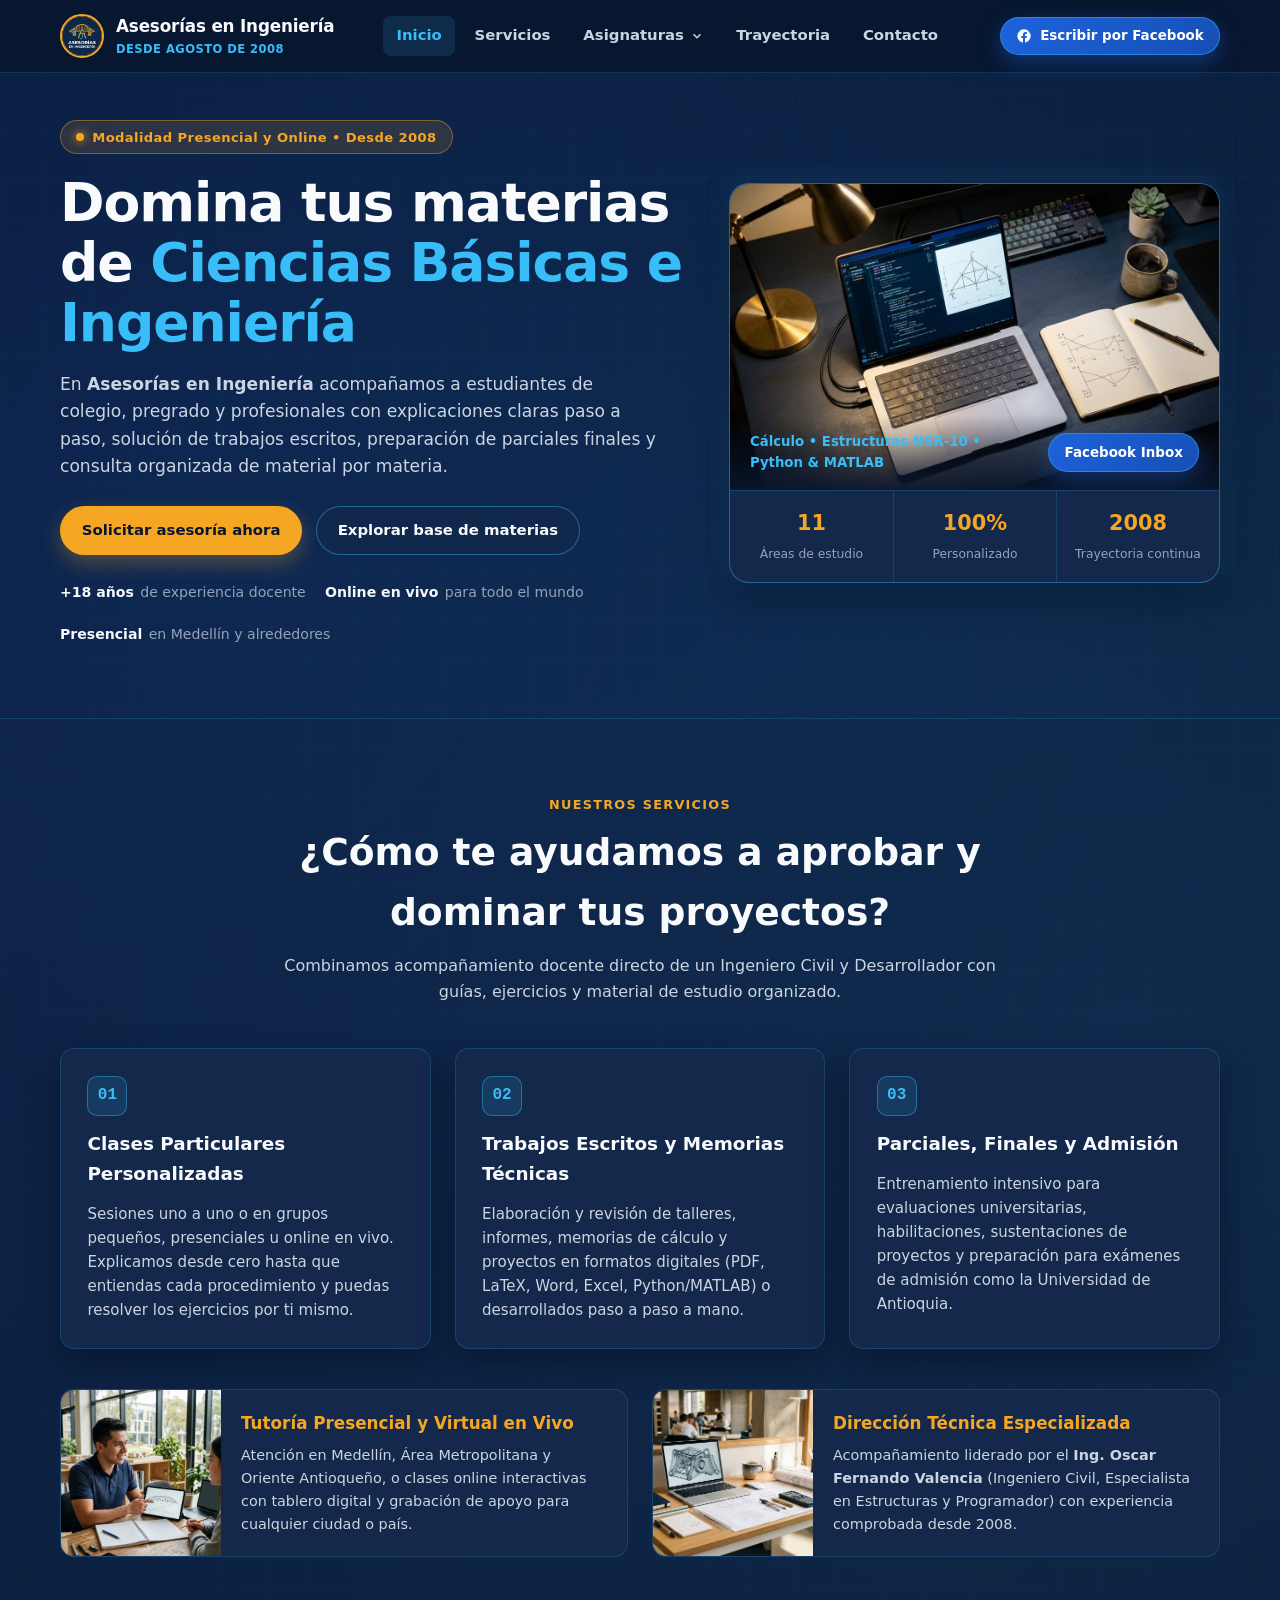
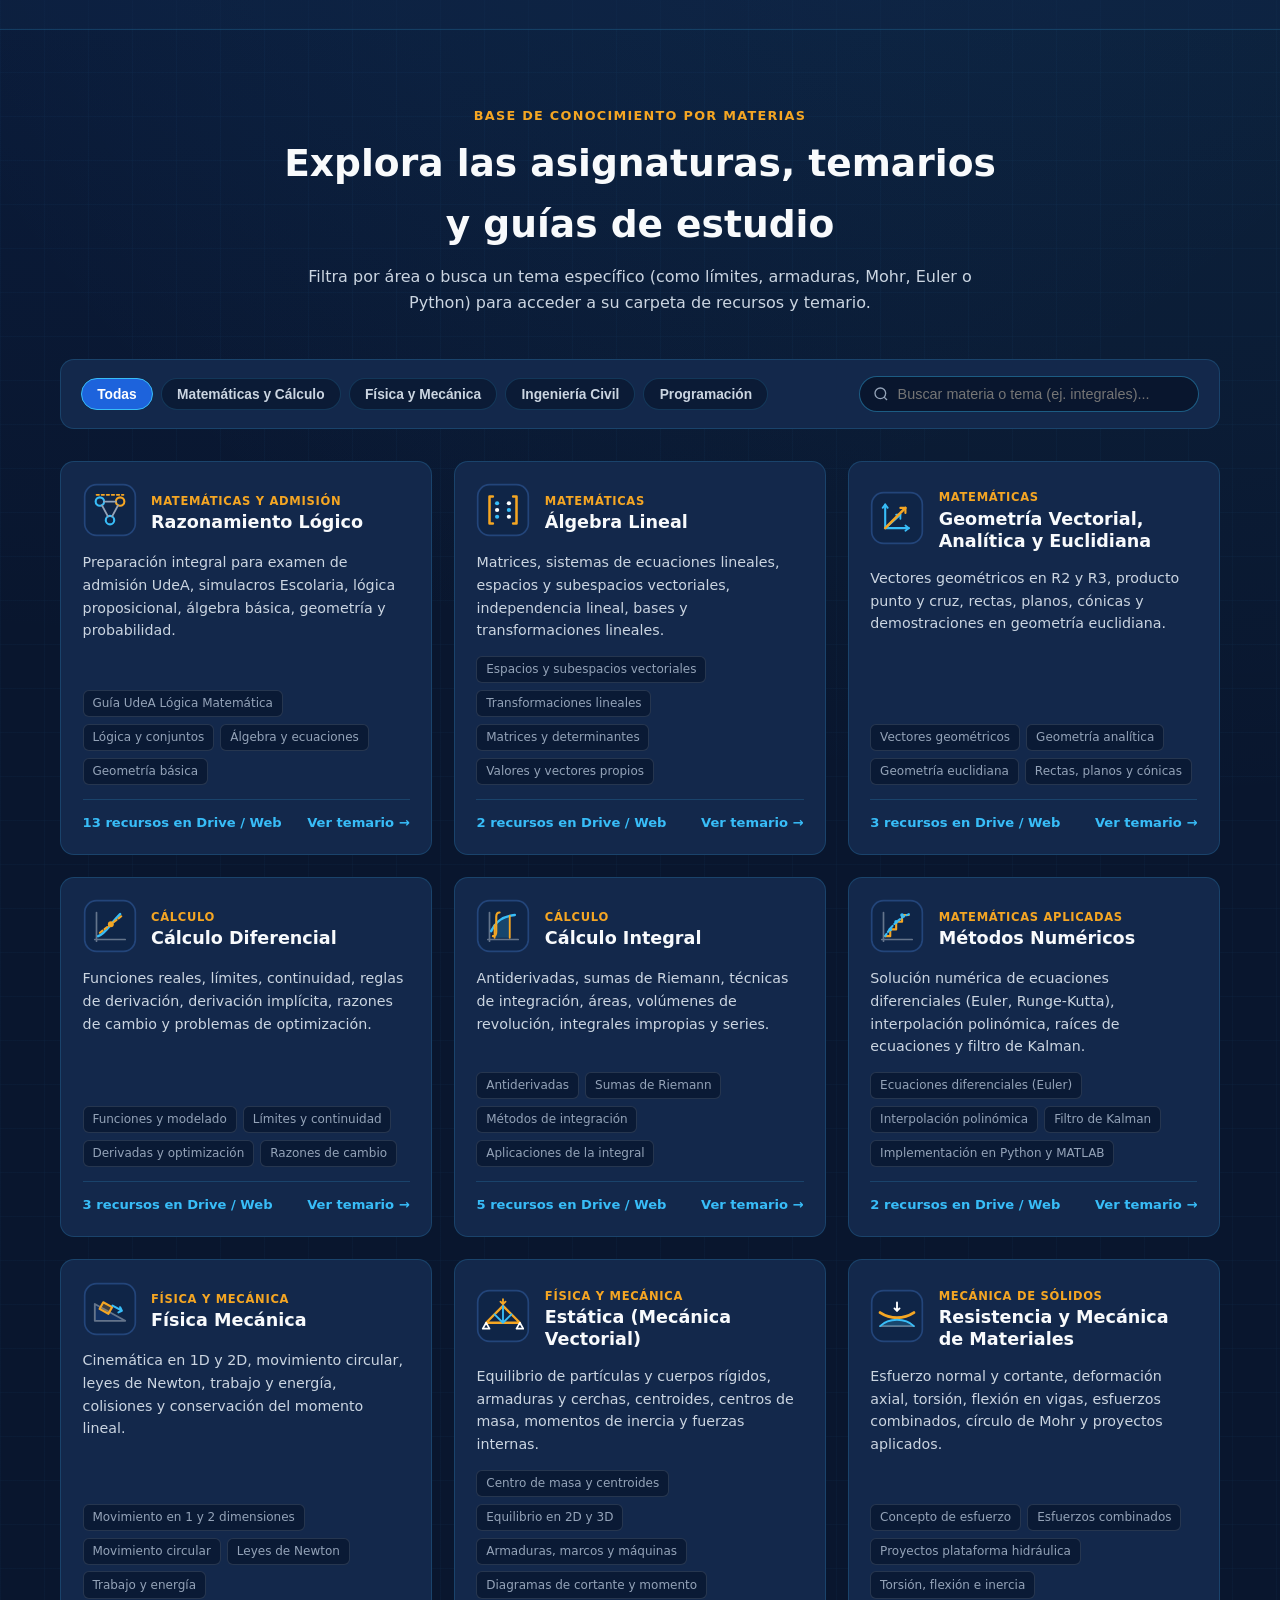
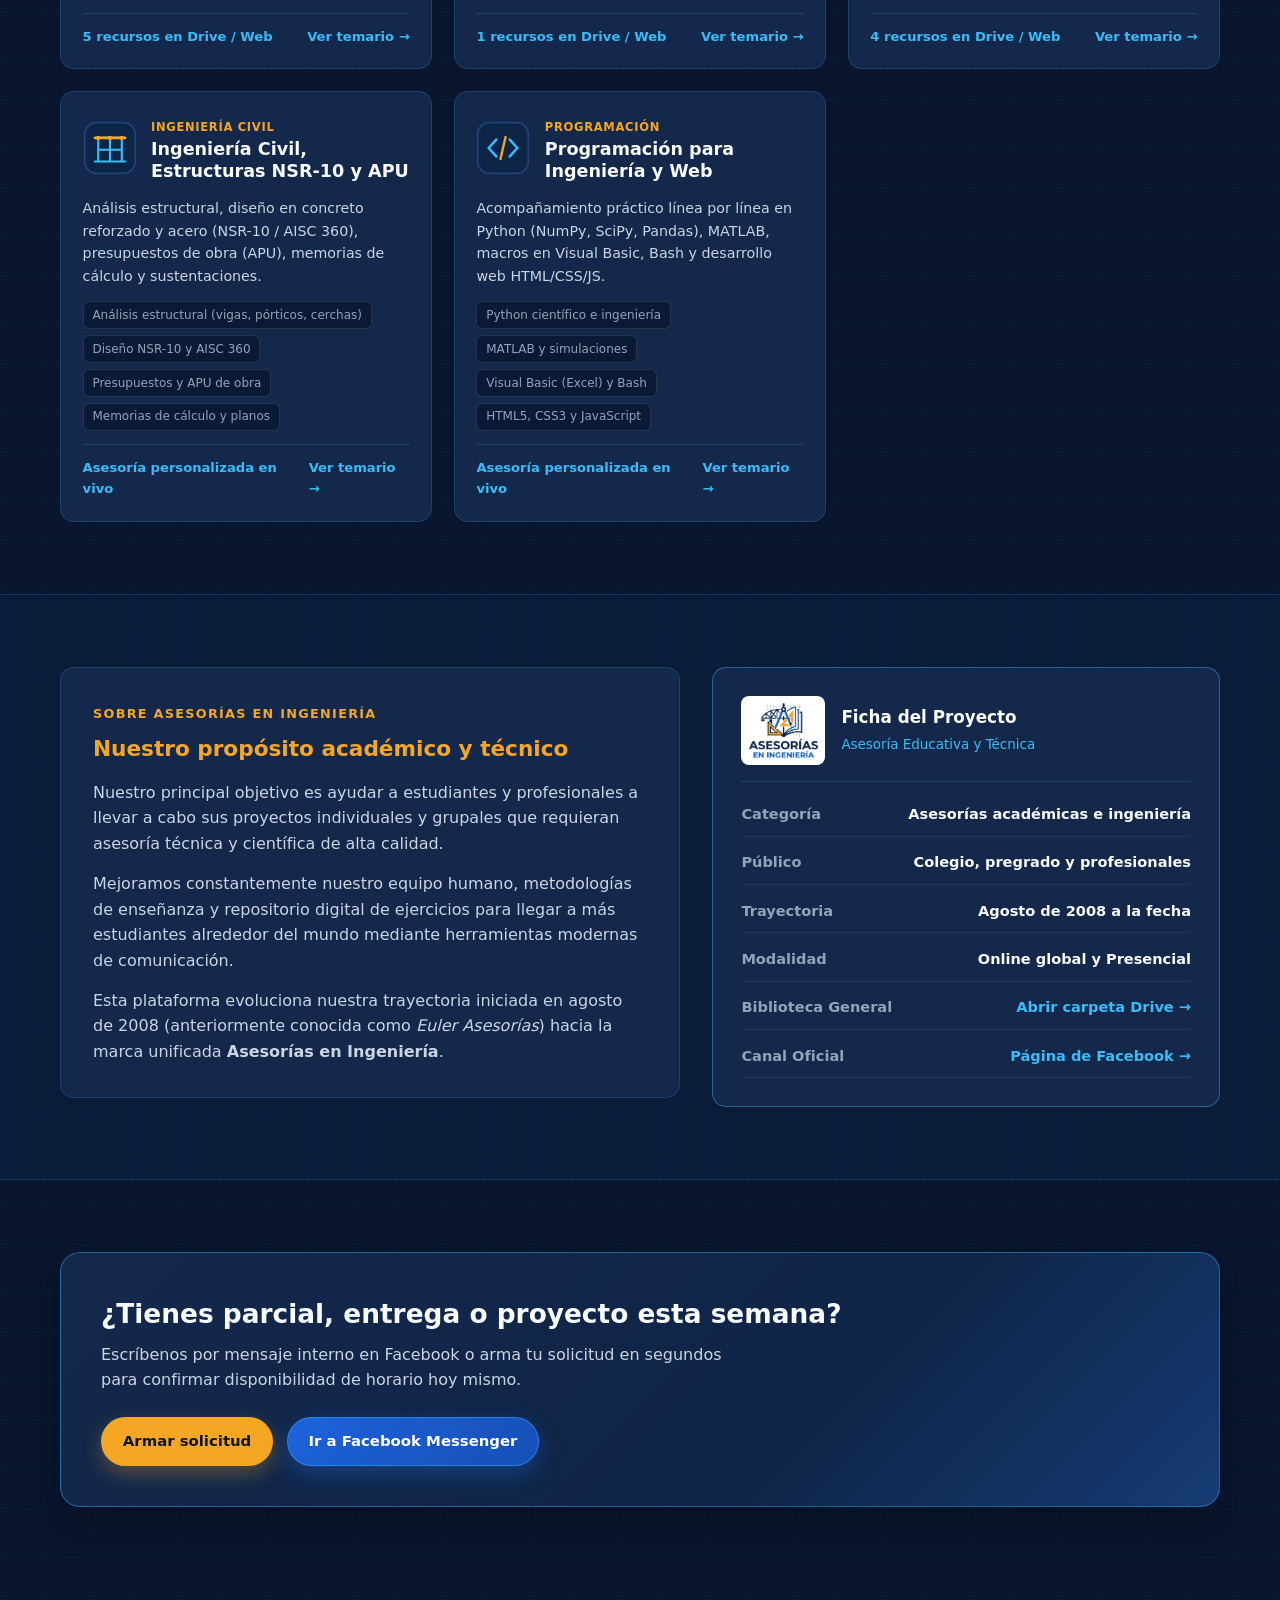
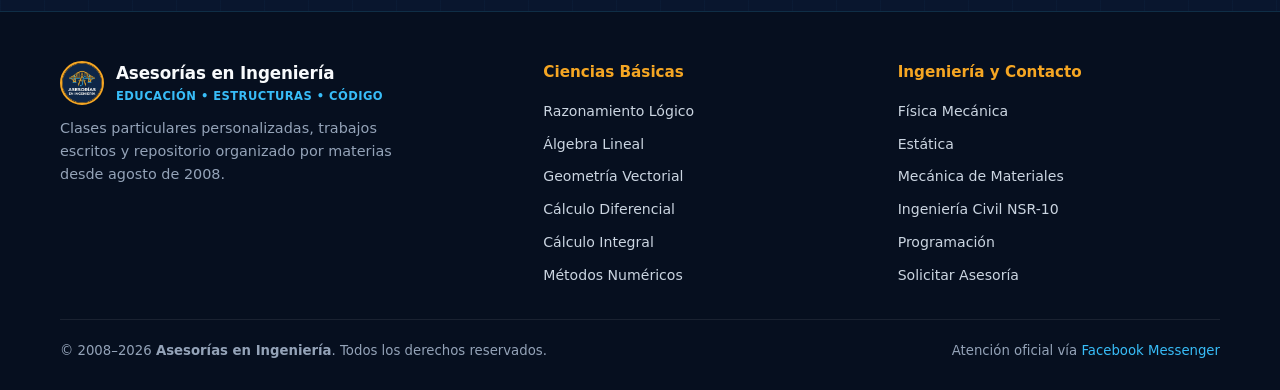
==== index.html @ eb4e6930 "feat: rediseño completo del sitio Asesorías en Ingeniería" ====
<!DOCTYPE html>
<html lang="es">

<head>
  <meta charset="utf-8">
  <meta name="viewport" content="width=device-width, initial-scale=1.0">
  <title>Asesorías en Ingeniería | Clases Particulares, Matemáticas, Física y Estructuras</title>
  <meta name="description" content="Asesorías académicas personalizadas presenciales y online desde 2008: Matemáticas, Cálculo, Física, Estática, Resistencia de Materiales, Estructuras NSR-10 y Programación.">
  <meta name="keywords" content="Asesorías en Ingeniería, clases particulares, cálculo, álgebra lineal, física mecánica, estática, resistencia de materiales, NSR-10, Python, MATLAB, Medellín">

  <!-- Open Graph / Facebook -->
  <meta property="og:type" content="website">
  <meta property="og:title" content="Asesorías en Ingeniería | Clases Particulares y Asesoría Técnica">
  <meta property="og:description" content="Clases particulares presenciales y online, trabajos escritos y preparación de parciales en Matemáticas, Física, Ingeniería Civil NSR-10 y Programación.">
  <meta property="og:image" content="https://asesoriaseningenieria.github.io/assets/img/brand/og-cover.png">
  <meta property="og:url" content="https://asesoriaseningenieria.github.io/">

  <!-- Favicons -->
  <link rel="icon" href="favicon.ico" sizes="any">
  <link rel="icon" type="image/png" sizes="32x32" href="assets/img/brand/favicon-32x32.png">
  <link rel="icon" type="image/png" sizes="16x16" href="assets/img/brand/favicon-16x16.png">
  <link rel="apple-touch-icon" href="assets/img/brand/apple-touch-icon.png">
  <link rel="manifest" href="site.webmanifest">

  <!-- Stylesheets -->
  <link rel="stylesheet" href="assets/css/main.css">
</head>

<body>

  <!-- ======= Header ======= -->
  <header id="site-header" class="site-header">
    <div class="container nav-inner">
      <a href="index.html" class="brand-link">
        <img src="assets/img/brand/logo-badge.png" alt="Logo Asesorías en Ingeniería">
        <div class="brand-text">
          Asesorías en Ingeniería
          <span>Desde agosto de 2008</span>
        </div>
      </a>

      <nav aria-label="Navegación principal">
        <ul id="nav-menu" class="nav-menu">
          <li><a href="#inicio" class="nav-link active">Inicio</a></li>
          <li><a href="#servicios" class="nav-link">Servicios</a></li>
          <li class="nav-dropdown">
            <a href="#materias" class="nav-link" data-dropdown-trigger="true">
              Asignaturas
              <svg width="14" height="14" viewBox="0 0 24 24" fill="none" stroke="currentColor" stroke-width="2.5"><path d="M6 9l6 6 6-6"/></svg>
            </a>
            <ul class="dropdown-panel">
              <li class="dropdown-label">Matemáticas y Cálculo</li>
              <li><a href="materias/razonamiento-logico.html">Razonamiento Lógico</a></li>
              <li><a href="materias/algebra-lineal.html">Álgebra Lineal</a></li>
              <li><a href="materias/geometria-vectorial.html">Geometría Vectorial y Analítica</a></li>
              <li><a href="materias/calculo-diferencial.html">Cálculo Diferencial</a></li>
              <li><a href="materias/calculo-integral.html">Cálculo Integral</a></li>
              <li><a href="materias/metodos-numericos.html">Métodos Numéricos</a></li>
              <li class="dropdown-label">Física, Ingeniería y Código</li>
              <li><a href="materias/fisica-mecanica.html">Física Mecánica</a></li>
              <li><a href="materias/estatica.html">Estática (Mecánica Vectorial)</a></li>
              <li><a href="materias/mecanica-materiales.html">Mecánica de Materiales</a></li>
              <li><a href="materias/ingenieria-civil-nsr10.html">Ingeniería Civil y NSR-10</a></li>
              <li><a href="materias/programacion-ingenieria.html">Programación (Python / MATLAB)</a></li>
            </ul>
          </li>
          <li><a href="#nosotros" class="nav-link">Trayectoria</a></li>
          <li><a href="contacto.html" class="nav-link">Contacto</a></li>
        </ul>
      </nav>

      <div class="nav-actions">
        <a href="https://www.facebook.com/eulerasesoriaspagina" target="_blank" rel="noopener noreferrer" class="btn btn-primary btn-sm">
          <svg width="16" height="16" viewBox="0 0 24 24" fill="currentColor" aria-hidden="true"><path d="M22 12a10 10 0 1 0-11.56 9.88v-6.99H7.9V12h2.54V9.8c0-2.5 1.49-3.89 3.77-3.89 1.09 0 2.23.2 2.23.2v2.46h-1.26c-1.24 0-1.63.77-1.63 1.56V12h2.78l-.44 2.89h-2.34v6.99A10 10 0 0 0 22 12z"/></svg>
          <span class="btn-text-hide">Escribir por Facebook</span>
        </a>
        <button id="nav-toggle" class="nav-toggle" aria-label="Abrir menú" aria-expanded="false">
          <svg width="22" height="22" viewBox="0 0 24 24" fill="none" stroke="currentColor" stroke-width="2.2"><path d="M4 6h16M4 12h16M4 18h16"/></svg>
        </button>
      </div>
    </div>
  </header>

  <main id="inicio">
    <!-- ======= Hero Section ======= -->
    <section class="hero">
      <div class="container hero-grid">
        <div>
          <div class="hero-pill">
            <span class="dot"></span>
            Modalidad Presencial y Online • Desde 2008
          </div>
          <h1>
            Domina tus materias de
            <span class="accent">Ciencias Básicas e Ingeniería</span>
          </h1>
          <p class="hero-lead">
            En <strong>Asesorías en Ingeniería</strong> acompañamos a estudiantes de colegio, pregrado y profesionales con explicaciones claras paso a paso, solución de trabajos escritos, preparación de parciales finales y consulta organizada de material por materia.
          </p>

          <div class="hero-cta">
            <a href="contacto.html" class="btn btn-gold">Solicitar asesoría ahora</a>
            <a href="#materias" class="btn btn-outline">Explorar base de materias</a>
          </div>

          <div class="hero-trust">
            <span><strong>+18 años</strong> de experiencia docente</span>
            <span><strong>Online en vivo</strong> para todo el mundo</span>
            <span><strong>Presencial</strong> en Medellín y alrededores</span>
          </div>
        </div>

        <div class="hero-card">
          <div class="hero-card-media">
            <img src="assets/img/hero/hero-estructuras-codigo.jpg" alt="Computador con código y análisis estructural junto a libreta de diagramas">
            <div class="hero-card-overlay">
              <span>Cálculo • Estructuras NSR-10 • Python &amp; MATLAB</span>
              <a href="https://www.facebook.com/eulerasesoriaspagina" target="_blank" rel="noopener noreferrer" class="btn btn-primary btn-sm">Facebook Inbox</a>
            </div>
          </div>
          <div class="hero-stats">
            <div class="stat-item">
              <span class="stat-value">11</span>
              <span class="stat-label">Áreas de estudio</span>
            </div>
            <div class="stat-item">
              <span class="stat-value">100%</span>
              <span class="stat-label">Personalizado</span>
            </div>
            <div class="stat-item">
              <span class="stat-value">2008</span>
              <span class="stat-label">Trayectoria continua</span>
            </div>
          </div>
        </div>
      </div>
    </section>

    <!-- ======= Services Section ======= -->
    <section id="servicios" class="section section-alt">
      <div class="container">
        <div class="section-header">
          <span class="section-kicker">Nuestros Servicios</span>
          <h2>¿Cómo te ayudamos a aprobar y dominar tus proyectos?</h2>
          <p>Combinamos acompañamiento docente directo de un Ingeniero Civil y Desarrollador con guías, ejercicios y material de estudio organizado.</p>
        </div>

        <div class="services-grid">
          <article class="service-card">
            <span class="service-num">01</span>
            <h3>Clases Particulares Personalizadas</h3>
            <p>Sesiones uno a uno o en grupos pequeños, presenciales u online en vivo. Explicamos desde cero hasta que entiendas cada procedimiento y puedas resolver los ejercicios por ti mismo.</p>
          </article>

          <article class="service-card">
            <span class="service-num">02</span>
            <h3>Trabajos Escritos y Memorias Técnicas</h3>
            <p>Elaboración y revisión de talleres, informes, memorias de cálculo y proyectos en formatos digitales (PDF, LaTeX, Word, Excel, Python/MATLAB) o desarrollados paso a paso a mano.</p>
          </article>

          <article class="service-card">
            <span class="service-num">03</span>
            <h3>Parciales, Finales y Admisión</h3>
            <p>Entrenamiento intensivo para evaluaciones universitarias, habilitaciones, sustentaciones de proyectos y preparación para exámenes de admisión como la Universidad de Antioquia.</p>
          </article>
        </div>

        <div class="modalities-banner">
          <div class="modality-card">
            <img src="assets/img/hero/hero-tutoria-presencial.jpg" alt="Tutoría presencial personalizada de ingeniería" loading="lazy">
            <div class="modality-body">
              <h4>Tutoría Presencial y Virtual en Vivo</h4>
              <p>Atención en Medellín, Área Metropolitana y Oriente Antioqueño, o clases online interactivas con tablero digital y grabación de apoyo para cualquier ciudad o país.</p>
            </div>
          </div>

          <div class="modality-card">
            <img src="assets/img/hero/hero-escritorio-ingenieria.jpg" alt="Escritorio de ingeniería civil con planos y calculadora" loading="lazy">
            <div class="modality-body">
              <h4>Dirección Técnica Especializada</h4>
              <p>Acompañamiento liderado por el <strong>Ing. Oscar Fernando Valencia</strong> (Ingeniero Civil, Especialista en Estructuras y Programador) con experiencia comprobada desde 2008.</p>
            </div>
          </div>
        </div>
      </div>
    </section>

    <!-- ======= Subjects Database Section ======= -->
    <section id="materias" class="section">
      <div class="container">
        <div class="section-header">
          <span class="section-kicker">Base de Conocimiento por Materias</span>
          <h2>Explora las asignaturas, temarios y guías de estudio</h2>
          <p>Filtra por área o busca un tema específico (como límites, armaduras, Mohr, Euler o Python) para acceder a su carpeta de recursos y temario.</p>
        </div>

        <div class="catalog-toolbar">
          <div class="filter-tabs" role="tablist" aria-label="Filtrar materias por categoría">
            <button type="button" class="filter-btn active" data-category="all">Todas</button>
            <button type="button" class="filter-btn" data-category="matematicas">Matemáticas y Cálculo</button>
            <button type="button" class="filter-btn" data-category="mecanica">Física y Mecánica</button>
            <button type="button" class="filter-btn" data-category="civil">Ingeniería Civil</button>
            <button type="button" class="filter-btn" data-category="programacion">Programación</button>
          </div>

          <div class="search-box">
            <svg viewBox="0 0 24 24" fill="none" stroke="currentColor" stroke-width="2"><circle cx="11" cy="11" r="8"/><path d="M21 21l-4.35-4.35"/></svg>
            <input id="subject-search" type="search" placeholder="Buscar materia o tema (ej. integrales)..." aria-label="Buscar materia o tema">
          </div>
        </div>

        <div id="subjects-grid" class="subjects-grid">
          <!-- Renderizado dinámicamente desde assets/js/data-materias.js -->
          <noscript>
            <p>Activa JavaScript para usar el buscador interactivo o accede directamente desde el menú superior de Asignaturas.</p>
          </noscript>
        </div>

        <div id="subjects-empty" class="empty-state">
          No encontramos materias que coincidan con tu búsqueda. Prueba con otra palabra clave o <a href="contacto.html">consúltanos directamente por tu materia</a>.
        </div>
      </div>
    </section>

    <!-- ======= About / Trajectory Section ======= -->
    <section id="nosotros" class="section section-alt">
      <div class="container about-grid">
        <div class="about-copy">
          <span class="section-kicker">Sobre Asesorías en Ingeniería</span>
          <h3>Nuestro propósito académico y técnico</h3>
          <p>
            Nuestro principal objetivo es ayudar a estudiantes y profesionales a llevar a cabo sus proyectos individuales y grupales que requieran asesoría técnica y científica de alta calidad.
          </p>
          <p>
            Mejoramos constantemente nuestro equipo humano, metodologías de enseñanza y repositorio digital de ejercicios para llegar a más estudiantes alrededor del mundo mediante herramientas modernas de comunicación.
          </p>
          <p>
            Esta plataforma evoluciona nuestra trayectoria iniciada en agosto de 2008 (anteriormente conocida como <em>Euler Asesorías</em>) hacia la marca unificada <strong>Asesorías en Ingeniería</strong>.
          </p>
        </div>

        <aside class="info-panel">
          <div class="info-panel-brand">
            <img src="assets/img/brand/logo-principal.png" alt="Logo principal Asesorías en Ingeniería">
            <div>
              <strong style="display:block; color:#fff; font-size:1.05rem;">Ficha del Proyecto</strong>
              <span style="font-size:0.84rem; color:var(--cyan);">Asesoría Educativa y Técnica</span>
            </div>
          </div>

          <ul class="info-list">
            <li>
              <strong>Categoría</strong>
              <span>Asesorías académicas e ingeniería</span>
            </li>
            <li>
              <strong>Público</strong>
              <span>Colegio, pregrado y profesionales</span>
            </li>
            <li>
              <strong>Trayectoria</strong>
              <span>Agosto de 2008 a la fecha</span>
            </li>
            <li>
              <strong>Modalidad</strong>
              <span>Online global y Presencial</span>
            </li>
            <li>
              <strong>Biblioteca General</strong>
              <a href="https://drive.google.com/drive/folders/11PEo-uedabUmOdOH5_GGLnLfW42c85vS?usp=share_link" target="_blank" rel="noopener noreferrer">Abrir carpeta Drive →</a>
            </li>
            <li>
              <strong>Canal Oficial</strong>
              <a href="https://www.facebook.com/eulerasesoriaspagina" target="_blank" rel="noopener noreferrer">Página de Facebook →</a>
            </li>
          </ul>
        </aside>
      </div>
    </section>

    <!-- ======= Final CTA Band ======= -->
    <section class="section">
      <div class="container">
        <div class="cta-band">
          <div>
            <h2>¿Tienes parcial, entrega o proyecto esta semana?</h2>
            <p>Escríbenos por mensaje interno en Facebook o arma tu solicitud en segundos para confirmar disponibilidad de horario hoy mismo.</p>
          </div>
          <div class="cta-band-actions">
            <a href="contacto.html" class="btn btn-gold">Armar solicitud</a>
            <a href="https://www.facebook.com/eulerasesoriaspagina" target="_blank" rel="noopener noreferrer" class="btn btn-primary">Ir a Facebook Messenger</a>
          </div>
        </div>
      </div>
    </section>
  </main>

  <!-- ======= Footer ======= -->
  <footer class="site-footer">
    <div class="container">
      <div class="footer-grid">
        <div class="footer-brand">
          <a href="index.html" class="brand-link">
            <img src="assets/img/brand/logo-badge.png" alt="Logo Asesorías en Ingeniería">
            <div class="brand-text">
              Asesorías en Ingeniería
              <span>Educación • Estructuras • Código</span>
            </div>
          </a>
          <p>Clases particulares personalizadas, trabajos escritos y repositorio organizado por materias desde agosto de 2008.</p>
        </div>

        <div class="footer-col">
          <h4>Ciencias Básicas</h4>
          <ul>
            <li><a href="materias/razonamiento-logico.html">Razonamiento Lógico</a></li>
            <li><a href="materias/algebra-lineal.html">Álgebra Lineal</a></li>
            <li><a href="materias/geometria-vectorial.html">Geometría Vectorial</a></li>
            <li><a href="materias/calculo-diferencial.html">Cálculo Diferencial</a></li>
            <li><a href="materias/calculo-integral.html">Cálculo Integral</a></li>
            <li><a href="materias/metodos-numericos.html">Métodos Numéricos</a></li>
          </ul>
        </div>

        <div class="footer-col">
          <h4>Ingeniería y Contacto</h4>
          <ul>
            <li><a href="materias/fisica-mecanica.html">Física Mecánica</a></li>
            <li><a href="materias/estatica.html">Estática</a></li>
            <li><a href="materias/mecanica-materiales.html">Mecánica de Materiales</a></li>
            <li><a href="materias/ingenieria-civil-nsr10.html">Ingeniería Civil NSR-10</a></li>
            <li><a href="materias/programacion-ingenieria.html">Programación</a></li>
            <li><a href="contacto.html">Solicitar Asesoría</a></li>
          </ul>
        </div>
      </div>

      <div class="footer-bottom">
        <span>&copy; 2008–<span id="current-year">2026</span> <strong>Asesorías en Ingeniería</strong>. Todos los derechos reservados.</span>
        <span>Atención oficial vía <a href="https://www.facebook.com/eulerasesoriaspagina" target="_blank" rel="noopener noreferrer">Facebook Messenger</a></span>
      </div>
    </div>
  </footer>

  <a id="scroll-top" href="#inicio" class="scroll-top" aria-label="Volver arriba">
    <svg width="20" height="20" viewBox="0 0 24 24" fill="none" stroke="currentColor" stroke-width="2.5"><path d="M18 15l-6-6-6 6"/></svg>
  </a>

  <script src="assets/js/data-materias.js"></script>
  <script src="assets/js/main.js"></script>
</body>

</html>
---- assets/css/main.css ----
/* ==========================================================================
   Asesorías en Ingeniería — Main Design System
   Palette: Navy (#09162E / #0F2547), Royal (#1D63DC), Gold (#F5A623), Cyan (#38BDF8)
   ========================================================================== */

:root {
  --bg-deep: #09162e;
  --bg-navy: #0f2547;
  --bg-card: #13284b;
  --bg-card-hover: #18325d;
  --border-subtle: rgba(56, 189, 248, 0.18);
  --border-strong: rgba(56, 189, 248, 0.42);

  --royal: #1d63dc;
  --royal-hover: #2573f5;
  --cyan: #38bdf8;
  --gold: #f5a623;
  --gold-soft: rgba(245, 166, 35, 0.14);
  --cyan-soft: rgba(56, 189, 248, 0.12);

  --text-main: #f8fafc;
  --text-muted: #cbd5e1;
  --text-dim: #94a3b8;

  --radius-sm: 8px;
  --radius-md: 14px;
  --radius-lg: 20px;
  --shadow-card: 0 14px 34px rgba(3, 10, 24, 0.45);
  --shadow-glow: 0 0 28px rgba(56, 189, 248, 0.16);
  --transition: 0.25s cubic-bezier(0.22, 1, 0.36, 1);

  --font-sans: "Inter", "Segoe UI", system-ui, -apple-system, BlinkMacSystemFont, sans-serif;
  --font-mono: "JetBrains Mono", "Fira Code", ui-monospace, SFMono-Regular, monospace;
}

*,
*::before,
*::after {
  box-sizing: border-box;
  margin: 0;
  padding: 0;
}

html {
  scroll-behavior: smooth;
  scroll-padding-top: 86px;
}

body {
  font-family: var(--font-sans);
  background-color: var(--bg-deep);
  background-image:
    radial-gradient(circle at 12% 10%, rgba(29, 99, 220, 0.18), transparent 36%),
    radial-gradient(circle at 88% 20%, rgba(56, 189, 248, 0.12), transparent 32%),
    linear-gradient(rgba(56, 189, 248, 0.03) 1px, transparent 1px),
    linear-gradient(90deg, rgba(56, 189, 248, 0.03) 1px, transparent 1px);
  background-size: 100% 100%, 100% 100%, 44px 44px, 44px 44px;
  color: var(--text-main);
  line-height: 1.6;
  min-height: 100vh;
  overflow-x: hidden;
}

img {
  max-width: 100%;
  display: block;
}

a {
  color: var(--cyan);
  text-decoration: none;
  transition: color var(--transition);
}

a:hover {
  color: var(--gold);
}

.container {
  width: 100%;
  max-width: 1200px;
  margin: 0 auto;
  padding: 0 1.25rem;
}

/* ======================== Header & Navigation ======================== */
.site-header {
  position: fixed;
  top: 0;
  left: 0;
  right: 0;
  z-index: 1000;
  background: rgba(9, 22, 46, 0.88);
  backdrop-filter: blur(14px);
  -webkit-backdrop-filter: blur(14px);
  border-bottom: 1px solid var(--border-subtle);
  transition: box-shadow var(--transition), background var(--transition);
}

.site-header.scrolled {
  background: rgba(9, 22, 46, 0.96);
  box-shadow: 0 10px 30px rgba(0, 0, 0, 0.45);
}

.nav-inner {
  display: flex;
  align-items: center;
  justify-content: space-between;
  gap: 1rem;
  min-height: 72px;
}

.brand-link {
  display: flex;
  align-items: center;
  gap: 0.75rem;
  color: var(--text-main);
  font-weight: 800;
  font-size: 1.05rem;
  letter-spacing: -0.01em;
  flex-shrink: 0;
}

.brand-link:hover {
  color: var(--text-main);
}

.brand-link img {
  width: 44px;
  height: 44px;
  border-radius: 50%;
  border: 2px solid var(--gold);
  object-fit: cover;
}

.brand-text span {
  display: block;
  font-size: 0.72rem;
  font-weight: 600;
  color: var(--cyan);
  letter-spacing: 0.04em;
  text-transform: uppercase;
}

.nav-menu {
  display: flex;
  align-items: center;
  list-style: none;
  gap: 0.35rem;
}

.nav-link {
  display: inline-flex;
  align-items: center;
  gap: 0.35rem;
  padding: 0.5rem 0.85rem;
  border-radius: var(--radius-sm);
  color: var(--text-muted);
  font-weight: 600;
  font-size: 0.93rem;
  transition: background var(--transition), color var(--transition);
}

.nav-link:hover,
.nav-link.active {
  color: var(--text-main);
  background: rgba(56, 189, 248, 0.12);
}

.nav-link.active {
  color: var(--cyan);
}

/* Dropdown menu */
.nav-dropdown {
  position: relative;
}

.dropdown-panel {
  position: absolute;
  top: calc(100% + 0.5rem);
  left: 0;
  min-width: 260px;
  background: var(--bg-navy);
  border: 1px solid var(--border-strong);
  border-radius: var(--radius-md);
  padding: 0.5rem;
  box-shadow: var(--shadow-card);
  opacity: 0;
  visibility: hidden;
  transform: translateY(8px);
  transition: all 0.2s ease;
  list-style: none;
  z-index: 1010;
}

.nav-dropdown:hover .dropdown-panel,
.nav-dropdown:focus-within .dropdown-panel,
.nav-dropdown.open .dropdown-panel {
  opacity: 1;
  visibility: visible;
  transform: translateY(0);
}

.dropdown-panel a {
  display: flex;
  align-items: center;
  justify-content: space-between;
  padding: 0.5rem 0.75rem;
  border-radius: var(--radius-sm);
  color: var(--text-muted);
  font-size: 0.88rem;
  font-weight: 500;
}

.dropdown-panel a:hover {
  background: rgba(56, 189, 248, 0.12);
  color: var(--text-main);
}

.dropdown-label {
  font-size: 0.7rem;
  text-transform: uppercase;
  letter-spacing: 0.08em;
  color: var(--gold);
  padding: 0.45rem 0.75rem 0.2rem;
  font-weight: 700;
}

.nav-actions {
  display: flex;
  align-items: center;
  gap: 0.65rem;
}

.nav-toggle {
  display: none;
  background: rgba(255, 255, 255, 0.06);
  border: 1px solid var(--border-subtle);
  color: var(--text-main);
  width: 42px;
  height: 42px;
  border-radius: var(--radius-sm);
  cursor: pointer;
  align-items: center;
  justify-content: center;
}

/* ======================== Buttons ======================== */
.btn {
  display: inline-flex;
  align-items: center;
  justify-content: center;
  gap: 0.5rem;
  padding: 0.72rem 1.3rem;
  border-radius: 999px;
  font-weight: 700;
  font-size: 0.93rem;
  border: 1px solid transparent;
  cursor: pointer;
  transition: transform var(--transition), box-shadow var(--transition), background var(--transition), border-color var(--transition);
  text-decoration: none;
  white-space: nowrap;
}

.btn:hover {
  transform: translateY(-2px);
}

.btn-primary {
  background: linear-gradient(135deg, var(--royal), #164fb5);
  color: #ffffff;
  border-color: rgba(56, 189, 248, 0.45);
  box-shadow: 0 8px 22px rgba(29, 99, 220, 0.38);
}

.btn-primary:hover {
  color: #ffffff;
  background: linear-gradient(135deg, var(--royal-hover), var(--royal));
  box-shadow: 0 12px 28px rgba(29, 99, 220, 0.55);
}

.btn-gold {
  background: var(--gold);
  color: var(--bg-deep);
  box-shadow: 0 8px 20px rgba(245, 166, 35, 0.3);
}

.btn-gold:hover {
  color: var(--bg-deep);
  background: #ffb43b;
}

.btn-outline {
  background: rgba(19, 40, 75, 0.7);
  color: var(--text-main);
  border-color: var(--border-strong);
}

.btn-outline:hover {
  color: var(--cyan);
  border-color: var(--cyan);
  background: rgba(56, 189, 248, 0.1);
}

.btn-sm {
  padding: 0.48rem 0.95rem;
  font-size: 0.84rem;
}

/* ======================== Hero Section ======================== */
.hero {
  padding: 7.5rem 0 4.5rem;
  position: relative;
}

.hero-grid {
  display: grid;
  grid-template-columns: 1.12fr 0.88fr;
  gap: 2.75rem;
  align-items: center;
}

.hero-pill {
  display: inline-flex;
  align-items: center;
  gap: 0.5rem;
  background: var(--gold-soft);
  color: var(--gold);
  border: 1px solid rgba(245, 166, 35, 0.4);
  padding: 0.35rem 0.95rem;
  border-radius: 999px;
  font-size: 0.82rem;
  font-weight: 700;
  letter-spacing: 0.03em;
  margin-bottom: 1.15rem;
}

.hero-pill .dot {
  width: 8px;
  height: 8px;
  border-radius: 50%;
  background: var(--gold);
  box-shadow: 0 0 10px var(--gold);
}

.hero h1 {
  font-size: clamp(2.15rem, 4.2vw, 3.35rem);
  line-height: 1.12;
  font-weight: 800;
  letter-spacing: -0.02em;
  margin-bottom: 1.15rem;
}

.hero h1 .accent {
  color: var(--cyan);
}

.hero-lead {
  font-size: 1.07rem;
  color: var(--text-muted);
  margin-bottom: 1.6rem;
  max-width: 600px;
}

.hero-cta {
  display: flex;
  flex-wrap: wrap;
  gap: 0.85rem;
  margin-bottom: 1.65rem;
}

.hero-trust {
  display: flex;
  flex-wrap: wrap;
  gap: 1.2rem;
  color: var(--text-dim);
  font-size: 0.88rem;
}

.hero-trust span {
  display: inline-flex;
  align-items: center;
  gap: 0.4rem;
}

.hero-trust strong {
  color: var(--text-main);
}

.hero-card {
  background: var(--bg-card);
  border: 1px solid var(--border-strong);
  border-radius: var(--radius-lg);
  overflow: hidden;
  box-shadow: var(--shadow-card), var(--shadow-glow);
}

.hero-card-media {
  position: relative;
  aspect-ratio: 16 / 10;
  overflow: hidden;
}

.hero-card-media img {
  width: 100%;
  height: 100%;
  object-fit: cover;
}

.hero-card-overlay {
  position: absolute;
  inset: auto 0 0 0;
  padding: 1rem 1.25rem;
  background: linear-gradient(transparent, rgba(9, 22, 46, 0.94));
  display: flex;
  align-items: center;
  justify-content: space-between;
  gap: 0.75rem;
}

.hero-card-overlay span {
  font-size: 0.83rem;
  color: var(--cyan);
  font-weight: 700;
}

.hero-stats {
  display: grid;
  grid-template-columns: repeat(3, 1fr);
  border-top: 1px solid var(--border-subtle);
}

.stat-item {
  padding: 1rem 0.75rem;
  text-align: center;
}

.stat-item + .stat-item {
  border-left: 1px solid var(--border-subtle);
}

.stat-value {
  display: block;
  font-size: 1.3rem;
  font-weight: 800;
  color: var(--gold);
}

.stat-label {
  font-size: 0.77rem;
  color: var(--text-dim);
}

/* ======================== Sections Common ======================== */
.section {
  padding: 4.5rem 0;
}

.section-alt {
  background: rgba(15, 37, 71, 0.42);
  border-top: 1px solid var(--border-subtle);
  border-bottom: 1px solid var(--border-subtle);
}

.section-header {
  max-width: 720px;
  margin: 0 auto 2.75rem;
  text-align: center;
}

.section-kicker {
  display: inline-block;
  color: var(--gold);
  font-size: 0.8rem;
  font-weight: 800;
  text-transform: uppercase;
  letter-spacing: 0.1em;
  margin-bottom: 0.45rem;
}

.section-header h2 {
  font-size: clamp(1.7rem, 3vw, 2.35rem);
  font-weight: 800;
  margin-bottom: 0.65rem;
}

.section-header p {
  color: var(--text-muted);
}

/* ======================== Services Grid ======================== */
.services-grid {
  display: grid;
  grid-template-columns: repeat(3, 1fr);
  gap: 1.5rem;
  margin-bottom: 2.5rem;
}

.service-card {
  background: var(--bg-card);
  border: 1px solid var(--border-subtle);
  border-radius: var(--radius-md);
  padding: 1.65rem;
  box-shadow: var(--shadow-card);
  transition: transform var(--transition), border-color var(--transition);
  display: flex;
  flex-direction: column;
  gap: 0.85rem;
}

.service-card:hover {
  transform: translateY(-4px);
  border-color: var(--border-strong);
}

.service-num {
  width: 40px;
  height: 40px;
  border-radius: 10px;
  background: var(--cyan-soft);
  border: 1px solid var(--border-strong);
  color: var(--cyan);
  display: inline-flex;
  align-items: center;
  justify-content: center;
  font-weight: 800;
  font-family: var(--font-mono);
}

.service-card h3 {
  font-size: 1.15rem;
  color: var(--text-main);
}

.service-card p {
  color: var(--text-muted);
  font-size: 0.94rem;
}

.modalities-banner {
  display: grid;
  grid-template-columns: repeat(2, 1fr);
  gap: 1.5rem;
}

.modality-card {
  display: grid;
  grid-template-columns: 160px 1fr;
  background: var(--bg-card);
  border: 1px solid var(--border-subtle);
  border-radius: var(--radius-md);
  overflow: hidden;
  align-items: stretch;
}

.modality-card img {
  width: 100%;
  height: 100%;
  min-height: 150px;
  object-fit: cover;
}

.modality-body {
  padding: 1.25rem;
}

.modality-body h4 {
  color: var(--gold);
  margin-bottom: 0.4rem;
  font-size: 1.05rem;
}

.modality-body p {
  color: var(--text-muted);
  font-size: 0.9rem;
}

/* ======================== Subjects Database & Filter ======================== */
.catalog-toolbar {
  display: flex;
  flex-wrap: wrap;
  align-items: center;
  justify-content: space-between;
  gap: 1rem;
  margin-bottom: 2rem;
  background: var(--bg-card);
  border: 1px solid var(--border-subtle);
  padding: 1rem 1.25rem;
  border-radius: var(--radius-md);
}

.filter-tabs {
  display: flex;
  flex-wrap: wrap;
  gap: 0.5rem;
}

.filter-btn {
  background: rgba(9, 22, 46, 0.7);
  color: var(--text-muted);
  border: 1px solid var(--border-subtle);
  padding: 0.45rem 0.95rem;
  border-radius: 999px;
  font-size: 0.86rem;
  font-weight: 600;
  cursor: pointer;
  transition: all var(--transition);
}

.filter-btn:hover,
.filter-btn.active {
  background: var(--royal);
  color: #ffffff;
  border-color: var(--cyan);
}

.search-box {
  position: relative;
  flex: 1 1 250px;
  max-width: 340px;
}

.search-box input {
  width: 100%;
  padding: 0.55rem 1rem 0.55rem 2.35rem;
  border-radius: 999px;
  border: 1px solid var(--border-strong);
  background: var(--bg-deep);
  color: var(--text-main);
  font-size: 0.9rem;
  outline: none;
}

.search-box input:focus {
  border-color: var(--cyan);
  box-shadow: 0 0 0 3px rgba(56, 189, 248, 0.16);
}

.search-box svg {
  position: absolute;
  left: 0.85rem;
  top: 50%;
  transform: translateY(-50%);
  width: 16px;
  height: 16px;
  color: var(--text-dim);
  pointer-events: none;
}

.subjects-grid {
  display: grid;
  grid-template-columns: repeat(auto-fill, minmax(310px, 1fr));
  gap: 1.35rem;
}

.subject-card {
  background: var(--bg-card);
  border: 1px solid var(--border-subtle);
  border-radius: var(--radius-md);
  padding: 1.35rem;
  display: flex;
  flex-direction: column;
  gap: 0.85rem;
  transition: transform var(--transition), border-color var(--transition), background var(--transition);
}

.subject-card:hover {
  transform: translateY(-4px);
  background: var(--bg-card-hover);
  border-color: var(--cyan);
}

.subject-card-head {
  display: flex;
  align-items: center;
  gap: 0.9rem;
}

.subject-card-head img {
  width: 54px;
  height: 54px;
  flex-shrink: 0;
}

.subject-cat {
  display: inline-block;
  font-size: 0.72rem;
  font-weight: 700;
  text-transform: uppercase;
  letter-spacing: 0.06em;
  color: var(--gold);
  margin-bottom: 0.15rem;
}

.subject-card h3 {
  font-size: 1.1rem;
  color: var(--text-main);
  line-height: 1.25;
}

.subject-card p {
  font-size: 0.89rem;
  color: var(--text-muted);
  flex-grow: 1;
}

.subject-tags {
  display: flex;
  flex-wrap: wrap;
  gap: 0.4rem;
}

.topic-chip {
  font-size: 0.75rem;
  padding: 0.2rem 0.55rem;
  border-radius: 6px;
  background: rgba(9, 22, 46, 0.75);
  border: 1px solid rgba(148, 163, 184, 0.2);
  color: var(--text-dim);
}

.subject-card-foot {
  display: flex;
  align-items: center;
  justify-content: space-between;
  padding-top: 0.75rem;
  border-top: 1px solid var(--border-subtle);
  font-size: 0.82rem;
  color: var(--cyan);
  font-weight: 600;
}

.empty-state {
  text-align: center;
  padding: 2.5rem;
  background: var(--bg-card);
  border: 1px dashed var(--border-strong);
  border-radius: var(--radius-md);
  color: var(--text-muted);
  display: none;
}

/* ======================== About / Info Section ======================== */
.about-grid {
  display: grid;
  grid-template-columns: 1.1fr 0.9fr;
  gap: 2rem;
  align-items: start;
}

.about-copy {
  background: var(--bg-card);
  border: 1px solid var(--border-subtle);
  border-radius: var(--radius-md);
  padding: 2rem;
}

.about-copy h3 {
  font-size: 1.35rem;
  color: var(--gold);
  margin-bottom: 0.85rem;
}

.about-copy p + p {
  margin-top: 0.9rem;
}

.about-copy p {
  color: var(--text-muted);
}

.info-panel {
  background: var(--bg-card);
  border: 1px solid var(--border-strong);
  border-radius: var(--radius-md);
  padding: 1.75rem;
}

.info-panel-brand {
  display: flex;
  align-items: center;
  gap: 1rem;
  margin-bottom: 1.25rem;
  padding-bottom: 1rem;
  border-bottom: 1px solid var(--border-subtle);
}

.info-panel-brand img {
  width: 84px;
  background: #ffffff;
  padding: 0.45rem;
  border-radius: var(--radius-sm);
}

.info-list {
  list-style: none;
  display: grid;
  gap: 0.85rem;
}

.info-list li {
  display: flex;
  justify-content: space-between;
  gap: 1rem;
  font-size: 0.91rem;
  padding-bottom: 0.65rem;
  border-bottom: 1px solid rgba(255, 255, 255, 0.06);
}

.info-list strong {
  color: var(--text-dim);
  font-weight: 600;
}

.info-list span,
.info-list a {
  text-align: right;
  font-weight: 600;
}

/* ======================== Contact CTA Band ======================== */
.cta-band {
  background: linear-gradient(135deg, #13284b 0%, #0f2547 65%, #163b75 100%);
  border: 1px solid var(--border-strong);
  border-radius: var(--radius-lg);
  padding: 2.5rem;
  display: flex;
  flex-wrap: wrap;
  align-items: center;
  justify-content: space-between;
  gap: 1.5rem;
  box-shadow: var(--shadow-card);
}

.cta-band h2 {
  font-size: 1.65rem;
  margin-bottom: 0.4rem;
}

.cta-band p {
  color: var(--text-muted);
  max-width: 640px;
}

.cta-band-actions {
  display: flex;
  flex-wrap: wrap;
  gap: 0.85rem;
}

/* ======================== Footer ======================== */
.site-footer {
  background: #060f1f;
  border-top: 1px solid var(--border-subtle);
  padding: 3rem 0 1.75rem;
  margin-top: 2rem;
}

.footer-grid {
  display: grid;
  grid-template-columns: 1.4fr 1fr 1fr;
  gap: 2rem;
  margin-bottom: 2rem;
}

.footer-brand p {
  color: var(--text-dim);
  font-size: 0.9rem;
  margin-top: 0.75rem;
  max-width: 360px;
}

.footer-col h4 {
  color: var(--gold);
  font-size: 0.95rem;
  margin-bottom: 0.85rem;
}

.footer-col ul {
  list-style: none;
  display: grid;
  gap: 0.45rem;
}

.footer-col a {
  color: var(--text-muted);
  font-size: 0.88rem;
}

.footer-col a:hover {
  color: var(--cyan);
}

.footer-bottom {
  padding-top: 1.25rem;
  border-top: 1px solid rgba(255, 255, 255, 0.08);
  display: flex;
  flex-wrap: wrap;
  justify-content: space-between;
  gap: 0.75rem;
  color: var(--text-dim);
  font-size: 0.83rem;
}

/* ======================== Scroll Top ======================== */
.scroll-top {
  position: fixed;
  right: 1.25rem;
  bottom: 1.25rem;
  width: 44px;
  height: 44px;
  border-radius: 50%;
  background: var(--royal);
  color: #ffffff;
  border: 1px solid var(--cyan);
  display: flex;
  align-items: center;
  justify-content: center;
  opacity: 0;
  pointer-events: none;
  transition: opacity var(--transition), transform var(--transition);
  z-index: 950;
}

.scroll-top.visible {
  opacity: 1;
  pointer-events: auto;
}

.scroll-top:hover {
  transform: translateY(-3px);
  color: #ffffff;
}

/* ======================== Responsive ======================== */
@media (max-width: 960px) {
  .hero-grid,
  .about-grid,
  .services-grid,
  .modalities-banner,
  .footer-grid {
    grid-template-columns: 1fr;
  }

  .nav-toggle {
    display: inline-flex;
  }

  .nav-menu {
    position: fixed;
    top: 72px;
    left: 0;
    right: 0;
    background: var(--bg-navy);
    border-bottom: 1px solid var(--border-strong);
    flex-direction: column;
    align-items: stretch;
    padding: 1rem 1.25rem;
    gap: 0.35rem;
    display: none;
    max-height: calc(100vh - 72px);
    overflow-y: auto;
  }

  .nav-menu.open {
    display: flex;
  }

  .dropdown-panel {
    position: static;
    opacity: 1;
    visibility: visible;
    transform: none;
    box-shadow: none;
    margin-top: 0.35rem;
    display: none;
  }

  .nav-dropdown.open .dropdown-panel {
    display: block;
  }

  .nav-actions .btn-text-hide {
    display: none;
  }
}

@media (max-width: 600px) {
  .modality-card {
    grid-template-columns: 1fr;
  }

  .hero {
    padding-top: 6.25rem;
  }

  .cta-band {
    padding: 1.65rem;
  }
}
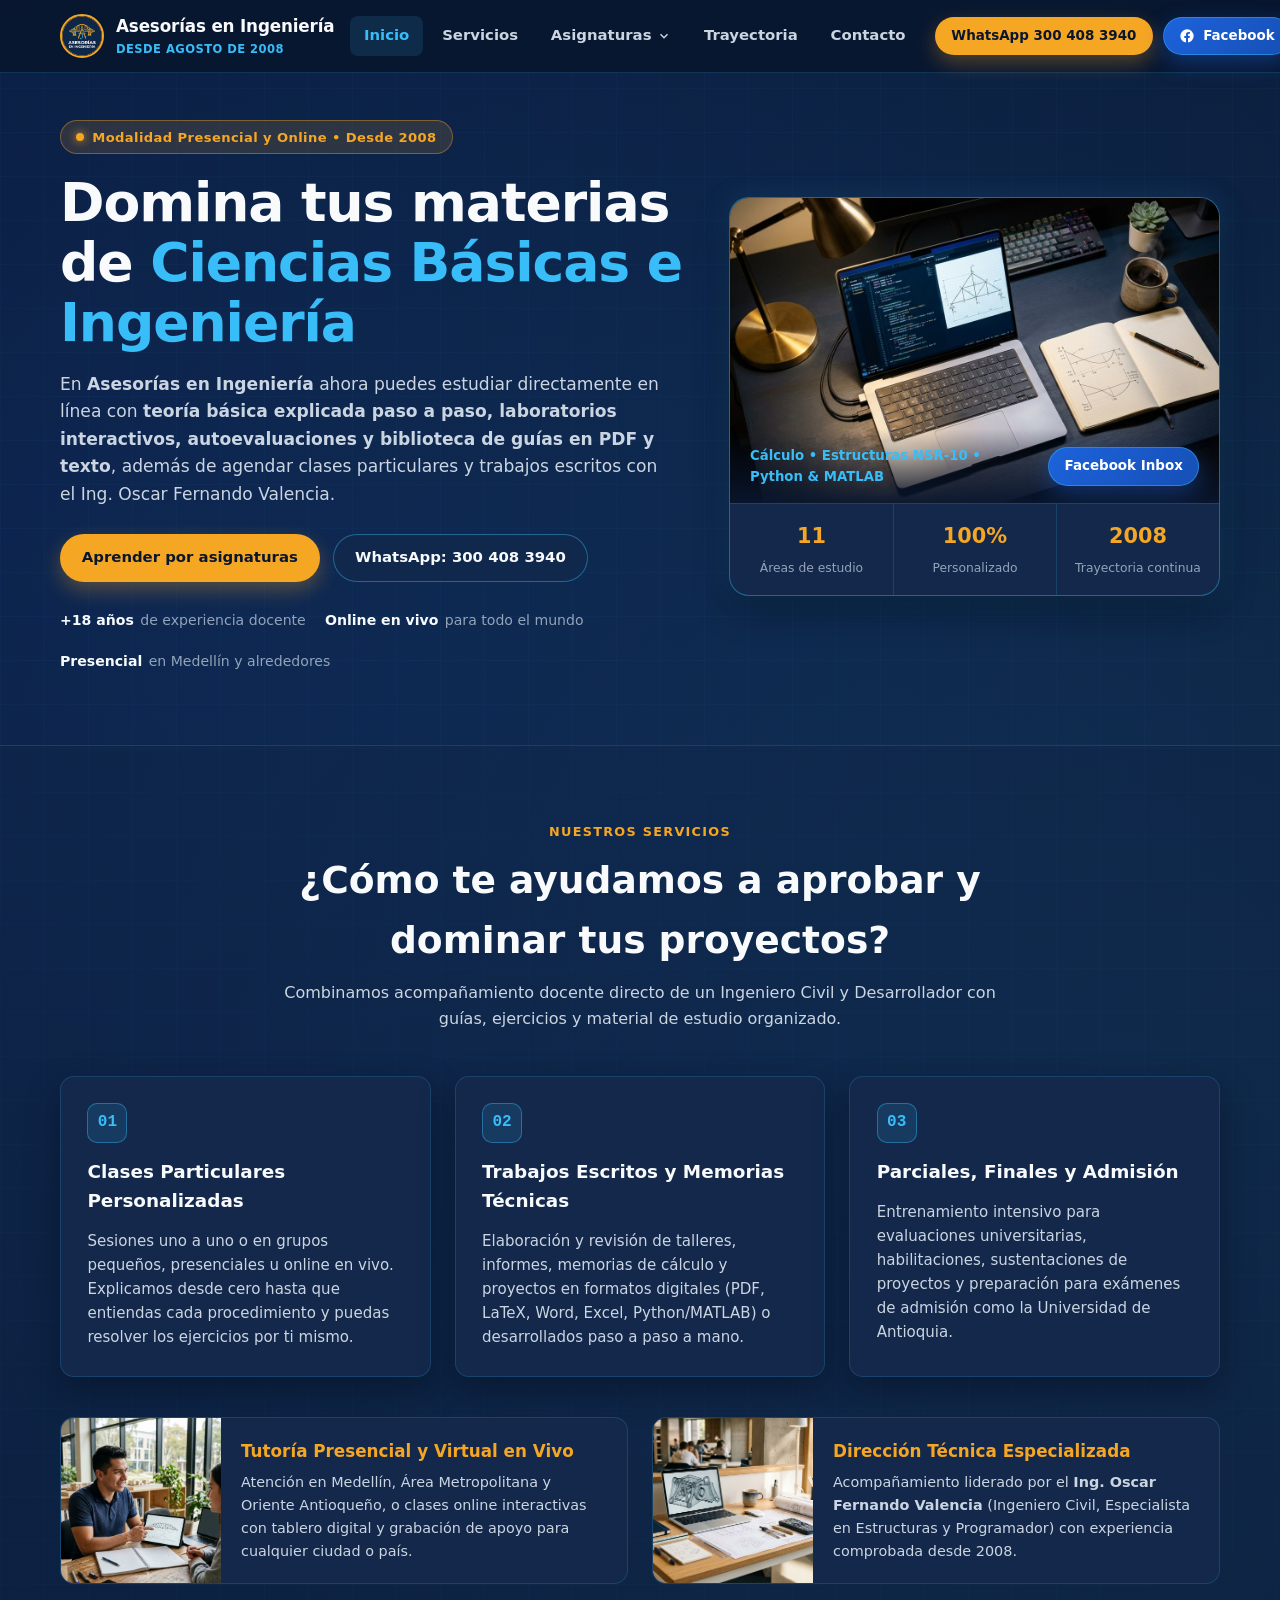
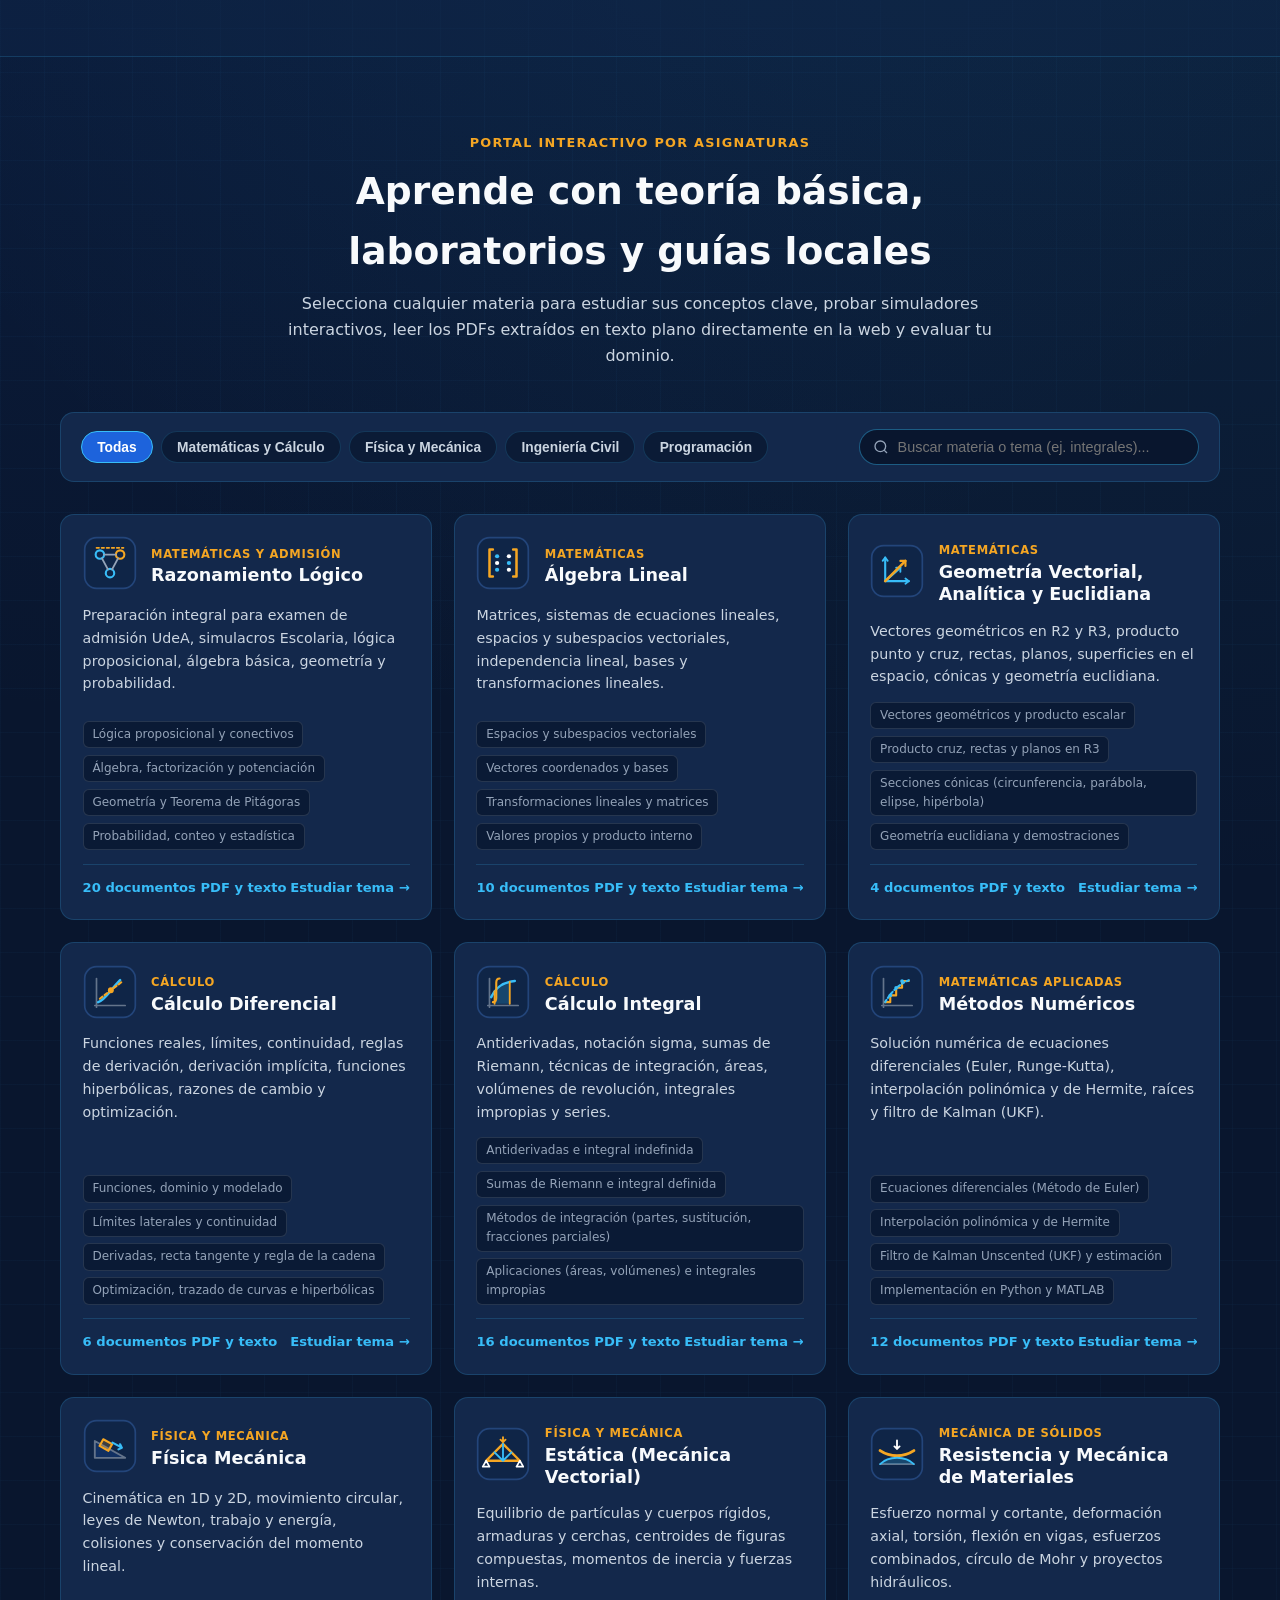
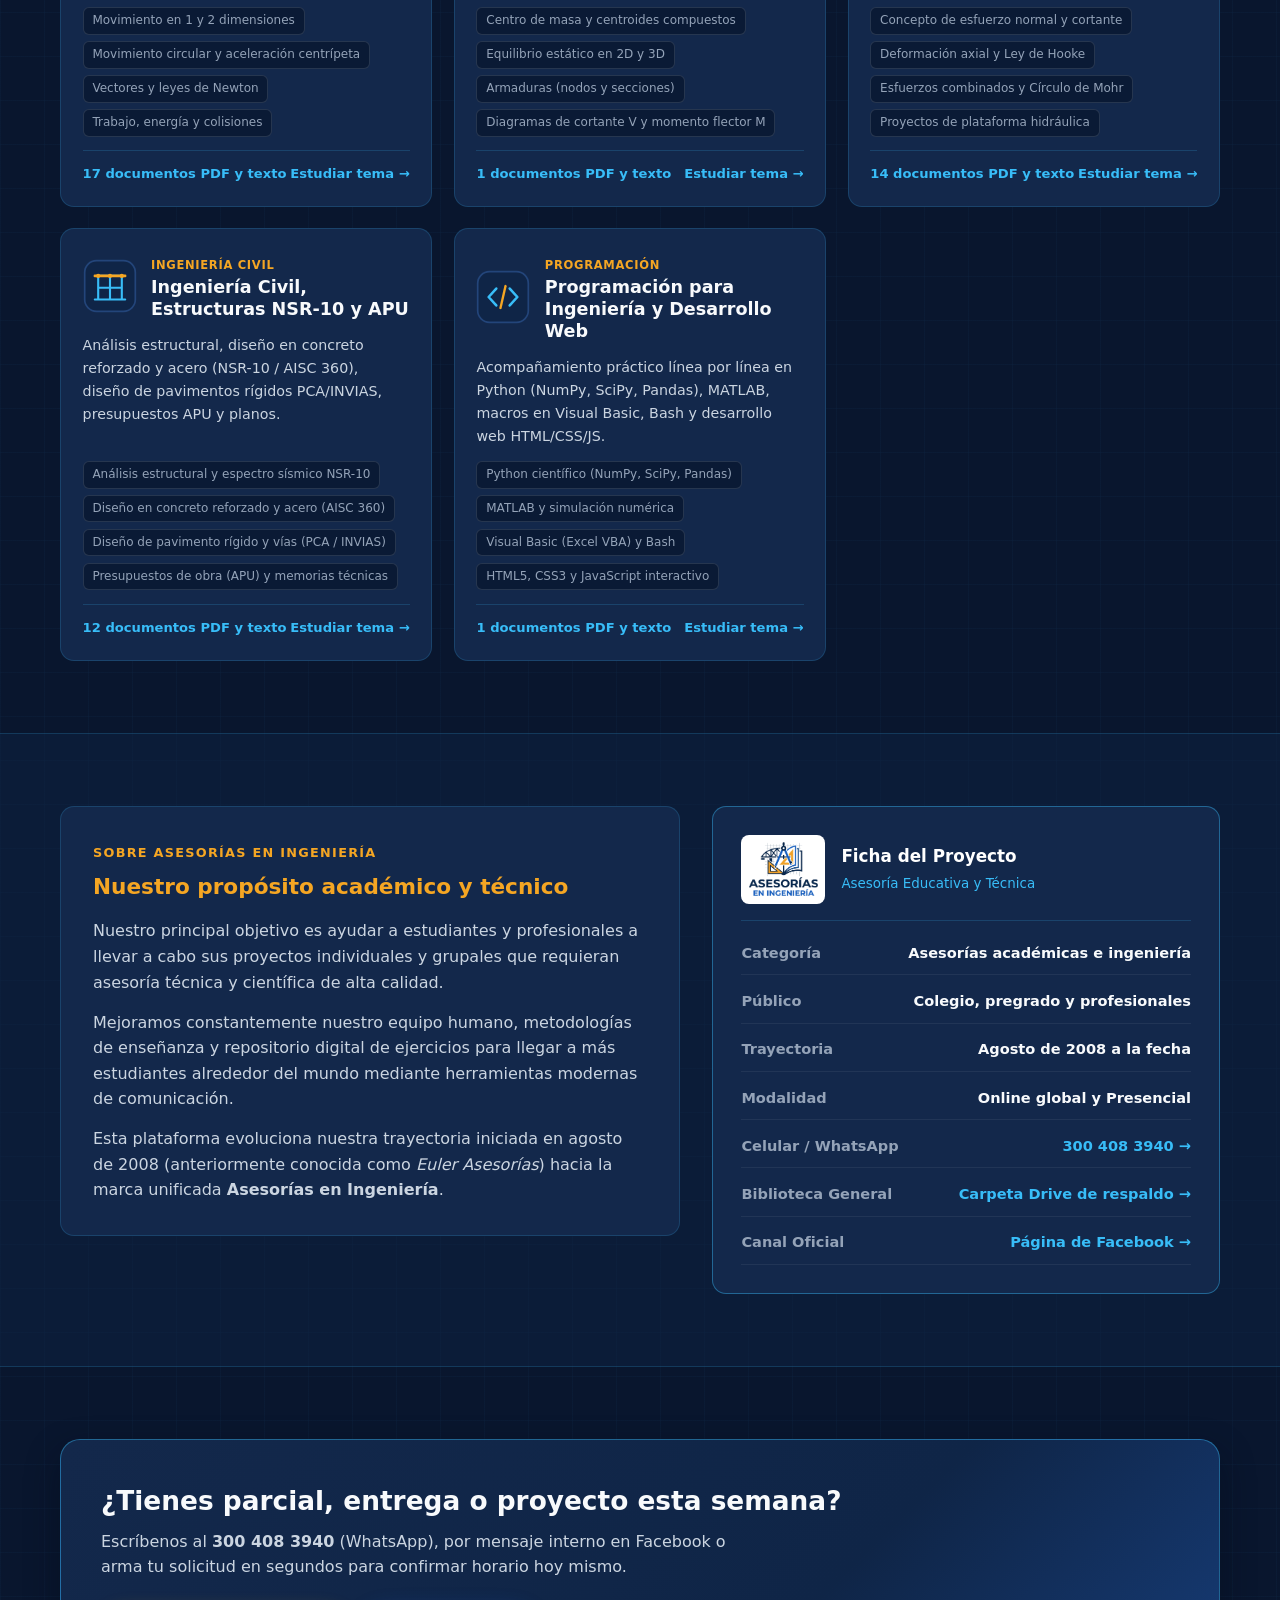
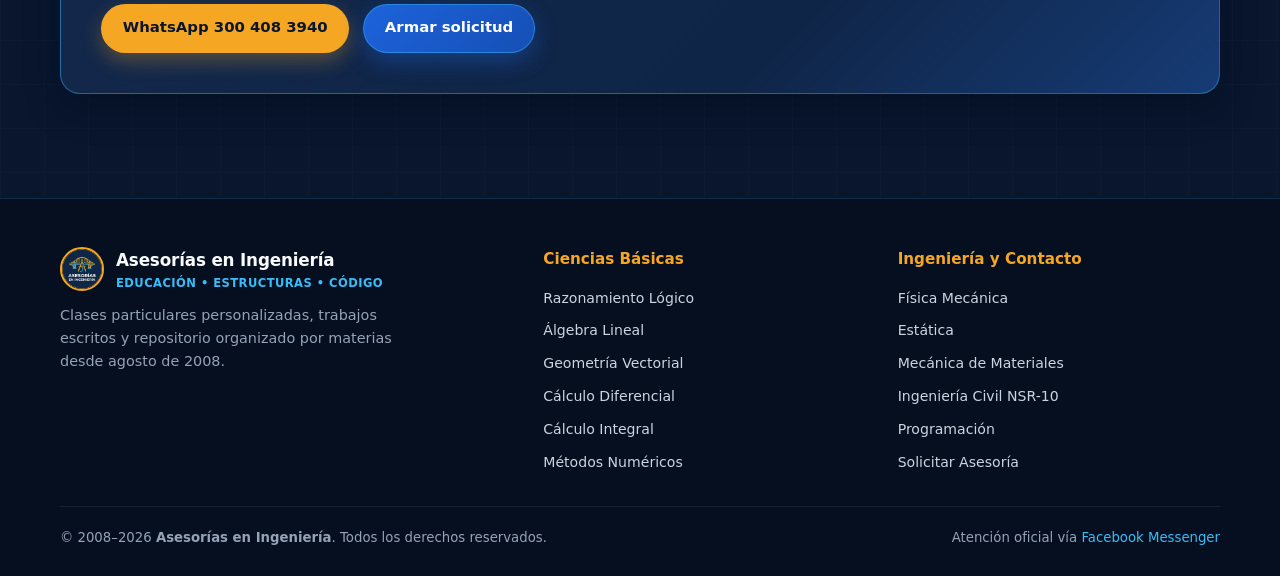
==== commit c7e41dde: "feat: add local PDF/TXT library, interactive theory modules, Canvas 2D labs and quizzes" ====
--- a/index.html
+++ b/index.html
@@ -70,9 +70,12 @@
       </nav>
 
       <div class="nav-actions">
+        <a href="https://wa.me/573004083940" target="_blank" rel="noopener noreferrer" class="btn btn-gold btn-sm">
+          <span>WhatsApp 300 408 3940</span>
+        </a>
         <a href="https://www.facebook.com/eulerasesoriaspagina" target="_blank" rel="noopener noreferrer" class="btn btn-primary btn-sm">
           <svg width="16" height="16" viewBox="0 0 24 24" fill="currentColor" aria-hidden="true"><path d="M22 12a10 10 0 1 0-11.56 9.88v-6.99H7.9V12h2.54V9.8c0-2.5 1.49-3.89 3.77-3.89 1.09 0 2.23.2 2.23.2v2.46h-1.26c-1.24 0-1.63.77-1.63 1.56V12h2.78l-.44 2.89h-2.34v6.99A10 10 0 0 0 22 12z"/></svg>
-          <span class="btn-text-hide">Escribir por Facebook</span>
+          <span class="btn-text-hide">Facebook</span>
         </a>
         <button id="nav-toggle" class="nav-toggle" aria-label="Abrir menú" aria-expanded="false">
           <svg width="22" height="22" viewBox="0 0 24 24" fill="none" stroke="currentColor" stroke-width="2.2"><path d="M4 6h16M4 12h16M4 18h16"/></svg>
@@ -95,12 +98,12 @@
             <span class="accent">Ciencias Básicas e Ingeniería</span>
           </h1>
           <p class="hero-lead">
-            En <strong>Asesorías en Ingeniería</strong> acompañamos a estudiantes de colegio, pregrado y profesionales con explicaciones claras paso a paso, solución de trabajos escritos, preparación de parciales finales y consulta organizada de material por materia.
+            En <strong>Asesorías en Ingeniería</strong> ahora puedes estudiar directamente en línea con <strong>teoría básica explicada paso a paso, laboratorios interactivos, autoevaluaciones y biblioteca de guías en PDF y texto</strong>, además de agendar clases particulares y trabajos escritos con el Ing. Oscar Fernando Valencia.
           </p>
 
           <div class="hero-cta">
-            <a href="contacto.html" class="btn btn-gold">Solicitar asesoría ahora</a>
-            <a href="#materias" class="btn btn-outline">Explorar base de materias</a>
+            <a href="#materias" class="btn btn-gold">Aprender por asignaturas</a>
+            <a href="https://wa.me/573004083940" target="_blank" rel="noopener noreferrer" class="btn btn-outline">WhatsApp: 300 408 3940</a>
           </div>
 
           <div class="hero-trust">
@@ -189,9 +192,9 @@
     <section id="materias" class="section">
       <div class="container">
         <div class="section-header">
-          <span class="section-kicker">Base de Conocimiento por Materias</span>
-          <h2>Explora las asignaturas, temarios y guías de estudio</h2>
-          <p>Filtra por área o busca un tema específico (como límites, armaduras, Mohr, Euler o Python) para acceder a su carpeta de recursos y temario.</p>
+          <span class="section-kicker">Portal Interactivo por Asignaturas</span>
+          <h2>Aprende con teoría básica, laboratorios y guías locales</h2>
+          <p>Selecciona cualquier materia para estudiar sus conceptos clave, probar simuladores interactivos, leer los PDFs extraídos en texto plano directamente en la web y evaluar tu dominio.</p>
         </div>
 
         <div class="catalog-toolbar">
@@ -266,8 +269,12 @@
               <span>Online global y Presencial</span>
             </li>
             <li>
+              <strong>Celular / WhatsApp</strong>
+              <a href="https://wa.me/573004083940" target="_blank" rel="noopener noreferrer">300 408 3940 →</a>
+            </li>
+            <li>
               <strong>Biblioteca General</strong>
-              <a href="https://drive.google.com/drive/folders/11PEo-uedabUmOdOH5_GGLnLfW42c85vS?usp=share_link" target="_blank" rel="noopener noreferrer">Abrir carpeta Drive →</a>
+              <a href="https://drive.google.com/drive/folders/11PEo-uedabUmOdOH5_GGLnLfW42c85vS?usp=share_link" target="_blank" rel="noopener noreferrer">Carpeta Drive de respaldo →</a>
             </li>
             <li>
               <strong>Canal Oficial</strong>
@@ -284,11 +291,11 @@
         <div class="cta-band">
           <div>
             <h2>¿Tienes parcial, entrega o proyecto esta semana?</h2>
-            <p>Escríbenos por mensaje interno en Facebook o arma tu solicitud en segundos para confirmar disponibilidad de horario hoy mismo.</p>
+            <p>Escríbenos al <strong>300 408 3940</strong> (WhatsApp), por mensaje interno en Facebook o arma tu solicitud en segundos para confirmar horario hoy mismo.</p>
           </div>
           <div class="cta-band-actions">
-            <a href="contacto.html" class="btn btn-gold">Armar solicitud</a>
-            <a href="https://www.facebook.com/eulerasesoriaspagina" target="_blank" rel="noopener noreferrer" class="btn btn-primary">Ir a Facebook Messenger</a>
+            <a href="https://wa.me/573004083940" target="_blank" rel="noopener noreferrer" class="btn btn-gold">WhatsApp 300 408 3940</a>
+            <a href="contacto.html" class="btn btn-primary">Armar solicitud</a>
           </div>
         </div>
       </div>
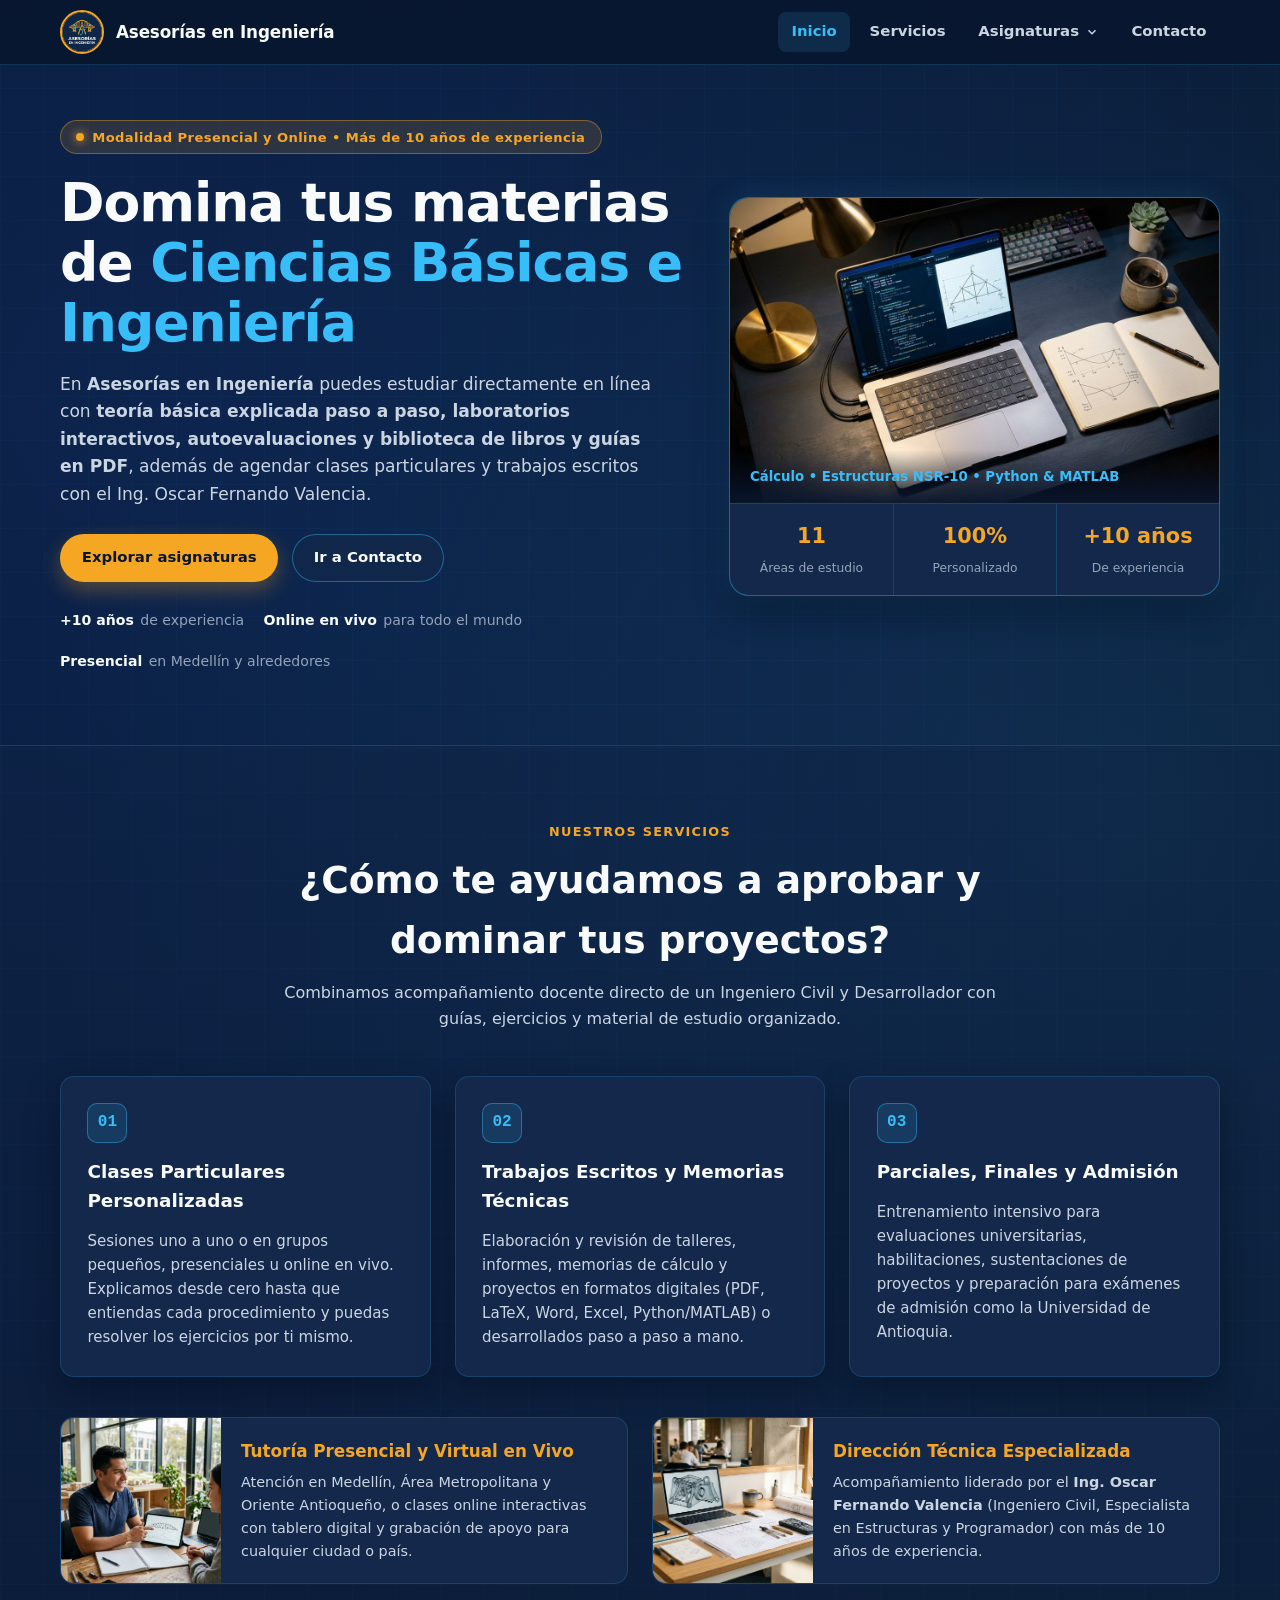
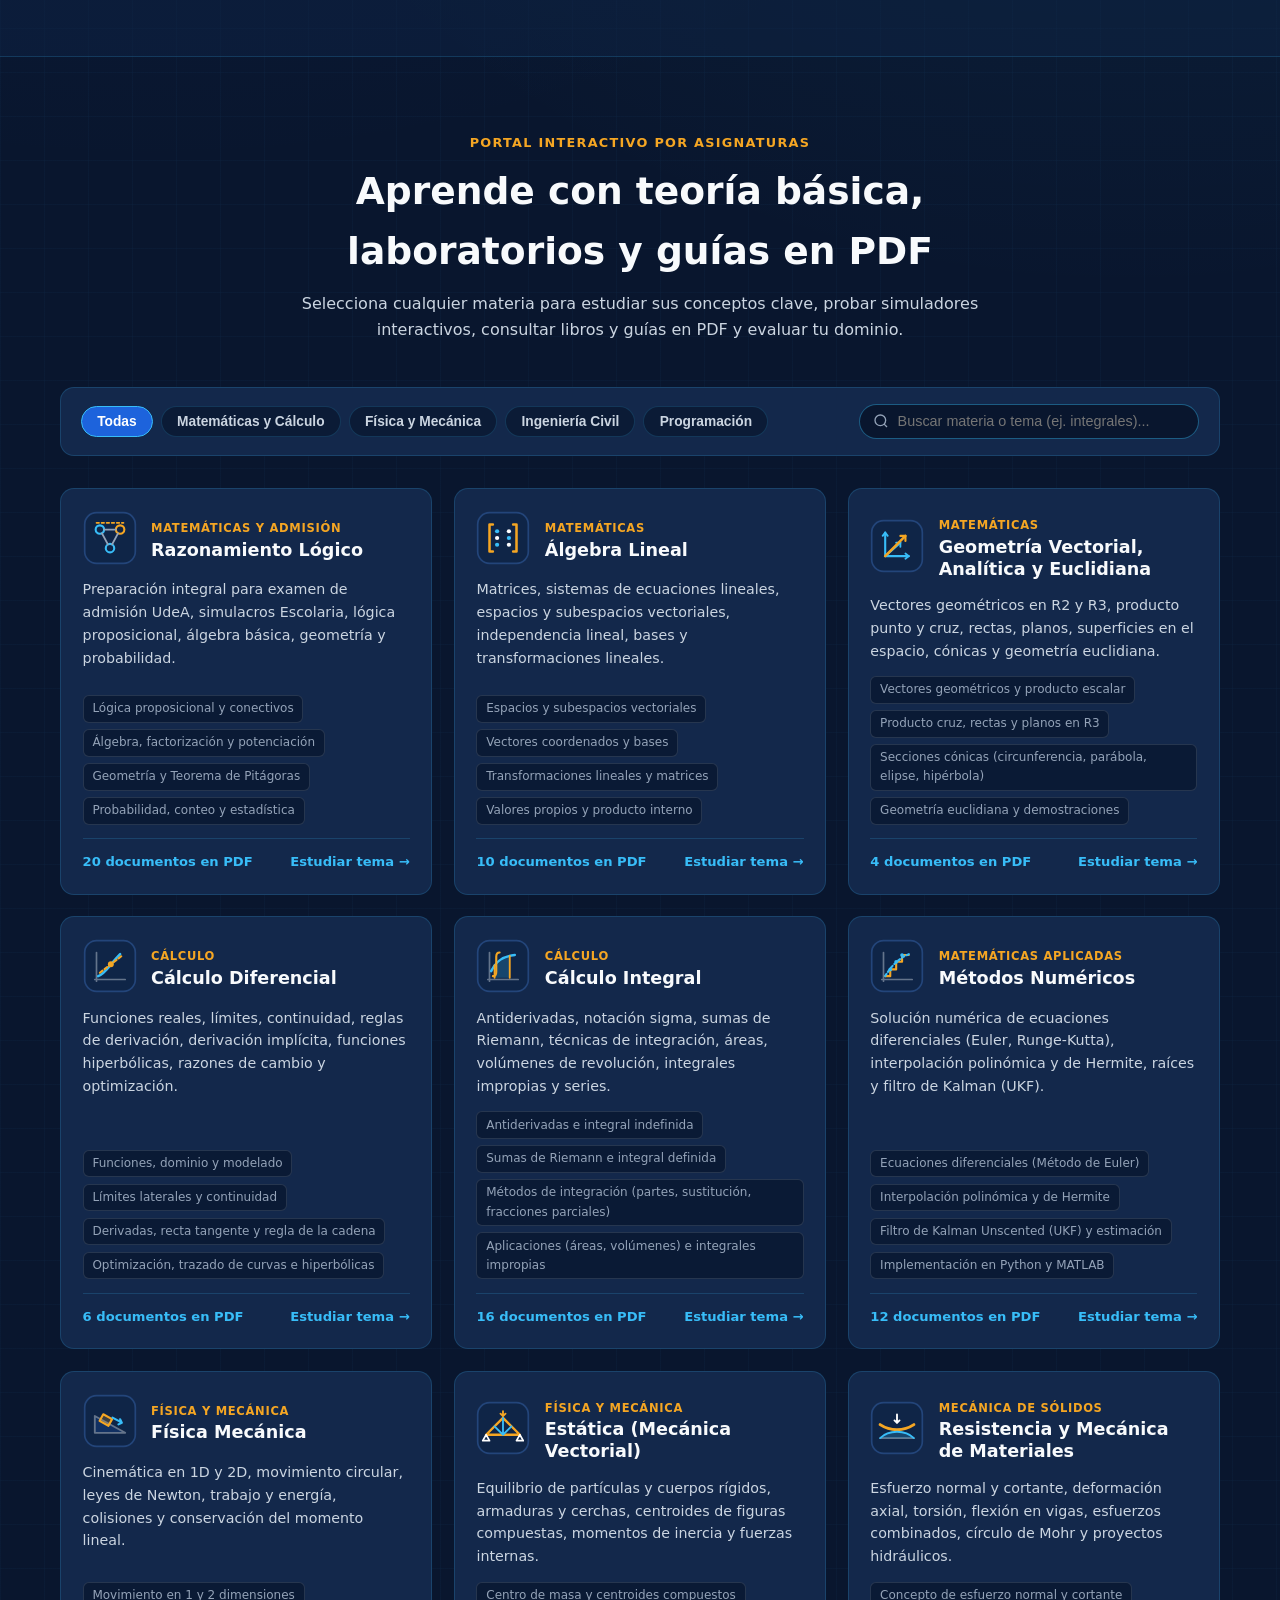
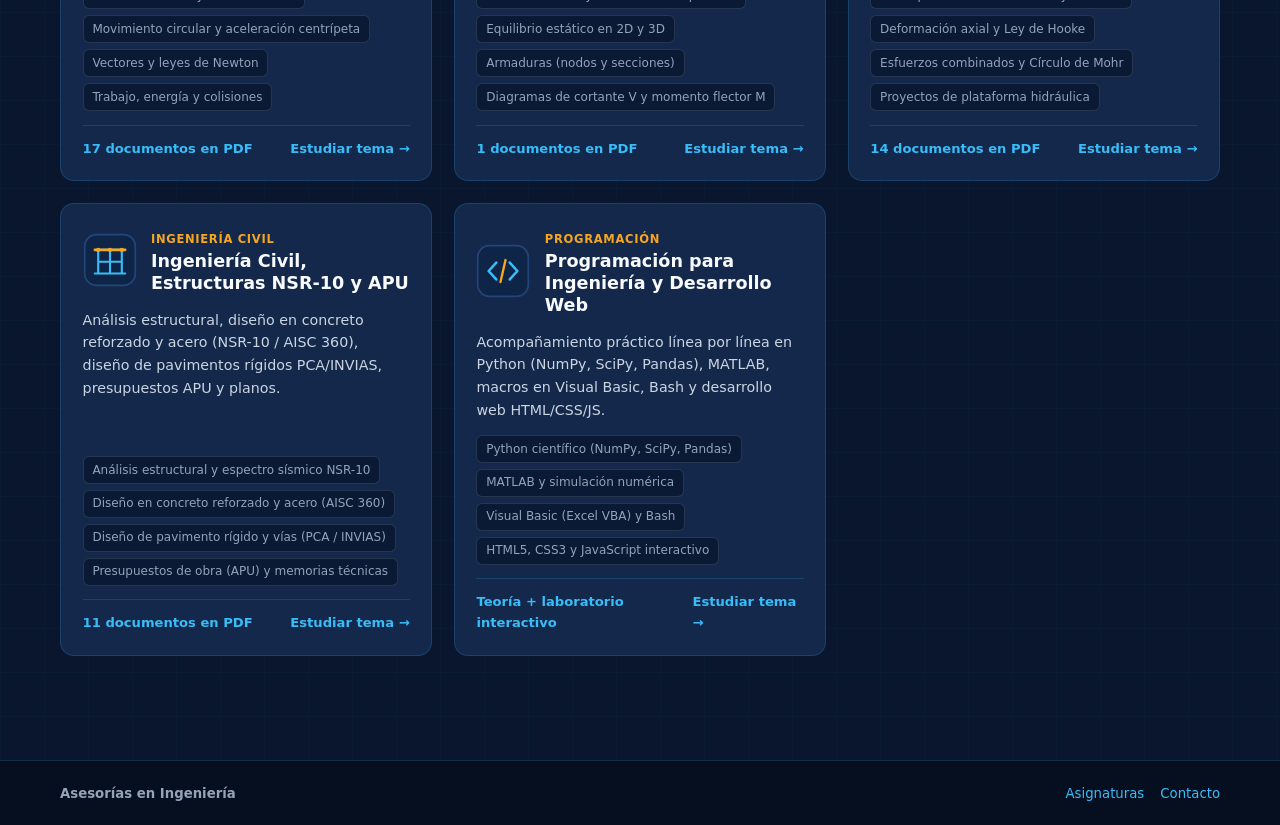
==== commit f3c910f0: "fix(ui): simplify mobile navbar and footer, update Facebook URL, centralize contact and show PDF-onl" ====
--- a/index.html
+++ b/index.html
@@ -5,7 +5,7 @@
   <meta charset="utf-8">
   <meta name="viewport" content="width=device-width, initial-scale=1.0">
   <title>Asesorías en Ingeniería | Clases Particulares, Matemáticas, Física y Estructuras</title>
-  <meta name="description" content="Asesorías académicas personalizadas presenciales y online desde 2008: Matemáticas, Cálculo, Física, Estática, Resistencia de Materiales, Estructuras NSR-10 y Programación.">
+  <meta name="description" content="Asesorías académicas personalizadas presenciales y online con más de 10 años de experiencia: Matemáticas, Cálculo, Física, Estática, Resistencia de Materiales, Estructuras NSR-10 y Programación.">
   <meta name="keywords" content="Asesorías en Ingeniería, clases particulares, cálculo, álgebra lineal, física mecánica, estática, resistencia de materiales, NSR-10, Python, MATLAB, Medellín">
 
   <!-- Open Graph / Facebook -->
@@ -33,10 +33,7 @@
     <div class="container nav-inner">
       <a href="index.html" class="brand-link">
         <img src="assets/img/brand/logo-badge.png" alt="Logo Asesorías en Ingeniería">
-        <div class="brand-text">
-          Asesorías en Ingeniería
-          <span>Desde agosto de 2008</span>
-        </div>
+        <div class="brand-text">Asesorías en Ingeniería</div>
       </a>
 
       <nav aria-label="Navegación principal">
@@ -64,23 +61,13 @@
               <li><a href="materias/programacion-ingenieria.html">Programación (Python / MATLAB)</a></li>
             </ul>
           </li>
-          <li><a href="#nosotros" class="nav-link">Trayectoria</a></li>
           <li><a href="contacto.html" class="nav-link">Contacto</a></li>
         </ul>
       </nav>
 
-      <div class="nav-actions">
-        <a href="https://wa.me/573004083940" target="_blank" rel="noopener noreferrer" class="btn btn-gold btn-sm">
-          <span>WhatsApp 300 408 3940</span>
-        </a>
-        <a href="https://www.facebook.com/eulerasesoriaspagina" target="_blank" rel="noopener noreferrer" class="btn btn-primary btn-sm">
-          <svg width="16" height="16" viewBox="0 0 24 24" fill="currentColor" aria-hidden="true"><path d="M22 12a10 10 0 1 0-11.56 9.88v-6.99H7.9V12h2.54V9.8c0-2.5 1.49-3.89 3.77-3.89 1.09 0 2.23.2 2.23.2v2.46h-1.26c-1.24 0-1.63.77-1.63 1.56V12h2.78l-.44 2.89h-2.34v6.99A10 10 0 0 0 22 12z"/></svg>
-          <span class="btn-text-hide">Facebook</span>
-        </a>
-        <button id="nav-toggle" class="nav-toggle" aria-label="Abrir menú" aria-expanded="false">
-          <svg width="22" height="22" viewBox="0 0 24 24" fill="none" stroke="currentColor" stroke-width="2.2"><path d="M4 6h16M4 12h16M4 18h16"/></svg>
-        </button>
-      </div>
+      <button id="nav-toggle" class="nav-toggle" aria-label="Abrir menú" aria-expanded="false">
+        <svg width="22" height="22" viewBox="0 0 24 24" fill="none" stroke="currentColor" stroke-width="2.2"><path d="M4 6h16M4 12h16M4 18h16"/></svg>
+      </button>
     </div>
   </header>
 
@@ -91,23 +78,23 @@
         <div>
           <div class="hero-pill">
             <span class="dot"></span>
-            Modalidad Presencial y Online • Desde 2008
+            Modalidad Presencial y Online • Más de 10 años de experiencia
           </div>
           <h1>
             Domina tus materias de
             <span class="accent">Ciencias Básicas e Ingeniería</span>
           </h1>
           <p class="hero-lead">
-            En <strong>Asesorías en Ingeniería</strong> ahora puedes estudiar directamente en línea con <strong>teoría básica explicada paso a paso, laboratorios interactivos, autoevaluaciones y biblioteca de guías en PDF y texto</strong>, además de agendar clases particulares y trabajos escritos con el Ing. Oscar Fernando Valencia.
+            En <strong>Asesorías en Ingeniería</strong> puedes estudiar directamente en línea con <strong>teoría básica explicada paso a paso, laboratorios interactivos, autoevaluaciones y biblioteca de libros y guías en PDF</strong>, además de agendar clases particulares y trabajos escritos con el Ing. Oscar Fernando Valencia.
           </p>
 
           <div class="hero-cta">
-            <a href="#materias" class="btn btn-gold">Aprender por asignaturas</a>
-            <a href="https://wa.me/573004083940" target="_blank" rel="noopener noreferrer" class="btn btn-outline">WhatsApp: 300 408 3940</a>
+            <a href="#materias" class="btn btn-gold">Explorar asignaturas</a>
+            <a href="contacto.html" class="btn btn-outline">Ir a Contacto</a>
           </div>
 
           <div class="hero-trust">
-            <span><strong>+18 años</strong> de experiencia docente</span>
+            <span><strong>+10 años</strong> de experiencia</span>
             <span><strong>Online en vivo</strong> para todo el mundo</span>
             <span><strong>Presencial</strong> en Medellín y alrededores</span>
           </div>
@@ -118,7 +105,6 @@
             <img src="assets/img/hero/hero-estructuras-codigo.jpg" alt="Computador con código y análisis estructural junto a libreta de diagramas">
             <div class="hero-card-overlay">
               <span>Cálculo • Estructuras NSR-10 • Python &amp; MATLAB</span>
-              <a href="https://www.facebook.com/eulerasesoriaspagina" target="_blank" rel="noopener noreferrer" class="btn btn-primary btn-sm">Facebook Inbox</a>
             </div>
           </div>
           <div class="hero-stats">
@@ -131,8 +117,8 @@
               <span class="stat-label">Personalizado</span>
             </div>
             <div class="stat-item">
-              <span class="stat-value">2008</span>
-              <span class="stat-label">Trayectoria continua</span>
+              <span class="stat-value">+10 años</span>
+              <span class="stat-label">De experiencia</span>
             </div>
           </div>
         </div>
@@ -181,7 +167,7 @@
             <img src="assets/img/hero/hero-escritorio-ingenieria.jpg" alt="Escritorio de ingeniería civil con planos y calculadora" loading="lazy">
             <div class="modality-body">
               <h4>Dirección Técnica Especializada</h4>
-              <p>Acompañamiento liderado por el <strong>Ing. Oscar Fernando Valencia</strong> (Ingeniero Civil, Especialista en Estructuras y Programador) con experiencia comprobada desde 2008.</p>
+              <p>Acompañamiento liderado por el <strong>Ing. Oscar Fernando Valencia</strong> (Ingeniero Civil, Especialista en Estructuras y Programador) con más de 10 años de experiencia.</p>
             </div>
           </div>
         </div>
@@ -193,8 +179,8 @@
       <div class="container">
         <div class="section-header">
           <span class="section-kicker">Portal Interactivo por Asignaturas</span>
-          <h2>Aprende con teoría básica, laboratorios y guías locales</h2>
-          <p>Selecciona cualquier materia para estudiar sus conceptos clave, probar simuladores interactivos, leer los PDFs extraídos en texto plano directamente en la web y evaluar tu dominio.</p>
+          <h2>Aprende con teoría básica, laboratorios y guías en PDF</h2>
+          <p>Selecciona cualquier materia para estudiar sus conceptos clave, probar simuladores interactivos, consultar libros y guías en PDF y evaluar tu dominio.</p>
         </div>
 
         <div class="catalog-toolbar">
@@ -224,127 +210,15 @@
         </div>
       </div>
     </section>
-
-    <!-- ======= About / Trajectory Section ======= -->
-    <section id="nosotros" class="section section-alt">
-      <div class="container about-grid">
-        <div class="about-copy">
-          <span class="section-kicker">Sobre Asesorías en Ingeniería</span>
-          <h3>Nuestro propósito académico y técnico</h3>
-          <p>
-            Nuestro principal objetivo es ayudar a estudiantes y profesionales a llevar a cabo sus proyectos individuales y grupales que requieran asesoría técnica y científica de alta calidad.
-          </p>
-          <p>
-            Mejoramos constantemente nuestro equipo humano, metodologías de enseñanza y repositorio digital de ejercicios para llegar a más estudiantes alrededor del mundo mediante herramientas modernas de comunicación.
-          </p>
-          <p>
-            Esta plataforma evoluciona nuestra trayectoria iniciada en agosto de 2008 (anteriormente conocida como <em>Euler Asesorías</em>) hacia la marca unificada <strong>Asesorías en Ingeniería</strong>.
-          </p>
-        </div>
-
-        <aside class="info-panel">
-          <div class="info-panel-brand">
-            <img src="assets/img/brand/logo-principal.png" alt="Logo principal Asesorías en Ingeniería">
-            <div>
-              <strong style="display:block; color:#fff; font-size:1.05rem;">Ficha del Proyecto</strong>
-              <span style="font-size:0.84rem; color:var(--cyan);">Asesoría Educativa y Técnica</span>
-            </div>
-          </div>
-
-          <ul class="info-list">
-            <li>
-              <strong>Categoría</strong>
-              <span>Asesorías académicas e ingeniería</span>
-            </li>
-            <li>
-              <strong>Público</strong>
-              <span>Colegio, pregrado y profesionales</span>
-            </li>
-            <li>
-              <strong>Trayectoria</strong>
-              <span>Agosto de 2008 a la fecha</span>
-            </li>
-            <li>
-              <strong>Modalidad</strong>
-              <span>Online global y Presencial</span>
-            </li>
-            <li>
-              <strong>Celular / WhatsApp</strong>
-              <a href="https://wa.me/573004083940" target="_blank" rel="noopener noreferrer">300 408 3940 →</a>
-            </li>
-            <li>
-              <strong>Biblioteca General</strong>
-              <a href="https://drive.google.com/drive/folders/11PEo-uedabUmOdOH5_GGLnLfW42c85vS?usp=share_link" target="_blank" rel="noopener noreferrer">Carpeta Drive de respaldo →</a>
-            </li>
-            <li>
-              <strong>Canal Oficial</strong>
-              <a href="https://www.facebook.com/eulerasesoriaspagina" target="_blank" rel="noopener noreferrer">Página de Facebook →</a>
-            </li>
-          </ul>
-        </aside>
-      </div>
-    </section>
-
-    <!-- ======= Final CTA Band ======= -->
-    <section class="section">
-      <div class="container">
-        <div class="cta-band">
-          <div>
-            <h2>¿Tienes parcial, entrega o proyecto esta semana?</h2>
-            <p>Escríbenos al <strong>300 408 3940</strong> (WhatsApp), por mensaje interno en Facebook o arma tu solicitud en segundos para confirmar horario hoy mismo.</p>
-          </div>
-          <div class="cta-band-actions">
-            <a href="https://wa.me/573004083940" target="_blank" rel="noopener noreferrer" class="btn btn-gold">WhatsApp 300 408 3940</a>
-            <a href="contacto.html" class="btn btn-primary">Armar solicitud</a>
-          </div>
-        </div>
-      </div>
-    </section>
   </main>
 
   <!-- ======= Footer ======= -->
   <footer class="site-footer">
-    <div class="container">
-      <div class="footer-grid">
-        <div class="footer-brand">
-          <a href="index.html" class="brand-link">
-            <img src="assets/img/brand/logo-badge.png" alt="Logo Asesorías en Ingeniería">
-            <div class="brand-text">
-              Asesorías en Ingeniería
-              <span>Educación • Estructuras • Código</span>
-            </div>
-          </a>
-          <p>Clases particulares personalizadas, trabajos escritos y repositorio organizado por materias desde agosto de 2008.</p>
-        </div>
-
-        <div class="footer-col">
-          <h4>Ciencias Básicas</h4>
-          <ul>
-            <li><a href="materias/razonamiento-logico.html">Razonamiento Lógico</a></li>
-            <li><a href="materias/algebra-lineal.html">Álgebra Lineal</a></li>
-            <li><a href="materias/geometria-vectorial.html">Geometría Vectorial</a></li>
-            <li><a href="materias/calculo-diferencial.html">Cálculo Diferencial</a></li>
-            <li><a href="materias/calculo-integral.html">Cálculo Integral</a></li>
-            <li><a href="materias/metodos-numericos.html">Métodos Numéricos</a></li>
-          </ul>
-        </div>
-
-        <div class="footer-col">
-          <h4>Ingeniería y Contacto</h4>
-          <ul>
-            <li><a href="materias/fisica-mecanica.html">Física Mecánica</a></li>
-            <li><a href="materias/estatica.html">Estática</a></li>
-            <li><a href="materias/mecanica-materiales.html">Mecánica de Materiales</a></li>
-            <li><a href="materias/ingenieria-civil-nsr10.html">Ingeniería Civil NSR-10</a></li>
-            <li><a href="materias/programacion-ingenieria.html">Programación</a></li>
-            <li><a href="contacto.html">Solicitar Asesoría</a></li>
-          </ul>
-        </div>
-      </div>
-
-      <div class="footer-bottom">
-        <span>&copy; 2008–<span id="current-year">2026</span> <strong>Asesorías en Ingeniería</strong>. Todos los derechos reservados.</span>
-        <span>Atención oficial vía <a href="https://www.facebook.com/eulerasesoriaspagina" target="_blank" rel="noopener noreferrer">Facebook Messenger</a></span>
+    <div class="container footer-bottom">
+      <span><strong>Asesorías en Ingeniería</strong></span>
+      <div style="display:flex; gap:1rem;">
+        <a href="#materias">Asignaturas</a>
+        <a href="contacto.html">Contacto</a>
       </div>
     </div>
   </footer>
--- a/assets/css/main.css
+++ b/assets/css/main.css
@@ -43,7 +43,7 @@
 
 html {
   scroll-behavior: smooth;
-  scroll-padding-top: 86px;
+  scroll-padding-top: 80px;
 }
 
 body {
@@ -106,8 +106,8 @@
   display: flex;
   align-items: center;
   justify-content: space-between;
-  gap: 1rem;
-  min-height: 72px;
+  gap: 0.75rem;
+  min-height: 64px;
 }
 
 .brand-link {
@@ -118,7 +118,8 @@
   font-weight: 800;
   font-size: 1.05rem;
   letter-spacing: -0.01em;
-  flex-shrink: 0;
+  flex-shrink: 1;
+  min-width: 0;
 }
 
 .brand-link:hover {
@@ -235,8 +236,10 @@
 
 .nav-toggle {
   display: none;
-  background: rgba(255, 255, 255, 0.06);
-  border: 1px solid var(--border-subtle);
+  flex-shrink: 0;
+  margin-left: auto;
+  background: rgba(19, 40, 75, 0.85);
+  border: 1px solid var(--border-strong);
   color: var(--text-main);
   width: 42px;
   height: 42px;
@@ -853,7 +856,7 @@
 .site-footer {
   background: #060f1f;
   border-top: 1px solid var(--border-subtle);
-  padding: 3rem 0 1.75rem;
+  padding: 1.35rem 0;
   margin-top: 2rem;
 }
 
@@ -893,10 +896,11 @@
 }
 
 .footer-bottom {
-  padding-top: 1.25rem;
-  border-top: 1px solid rgba(255, 255, 255, 0.08);
+  padding-top: 0;
+  border-top: none;
   display: flex;
   flex-wrap: wrap;
+  align-items: center;
   justify-content: space-between;
   gap: 0.75rem;
   color: var(--text-dim);
@@ -949,7 +953,7 @@
 
   .nav-menu {
     position: fixed;
-    top: 72px;
+    top: 64px;
     left: 0;
     right: 0;
     background: var(--bg-navy);
@@ -959,7 +963,7 @@
     padding: 1rem 1.25rem;
     gap: 0.35rem;
     display: none;
-    max-height: calc(100vh - 72px);
+    max-height: calc(100vh - 64px);
     overflow-y: auto;
   }
 
@@ -987,6 +991,20 @@
 }
 
 @media (max-width: 600px) {
+  .container {
+    padding: 0 1rem;
+  }
+
+  .brand-link {
+    font-size: 0.95rem;
+    gap: 0.55rem;
+  }
+
+  .brand-link img {
+    width: 36px;
+    height: 36px;
+  }
+
   .modality-card {
     grid-template-columns: 1fr;
   }
